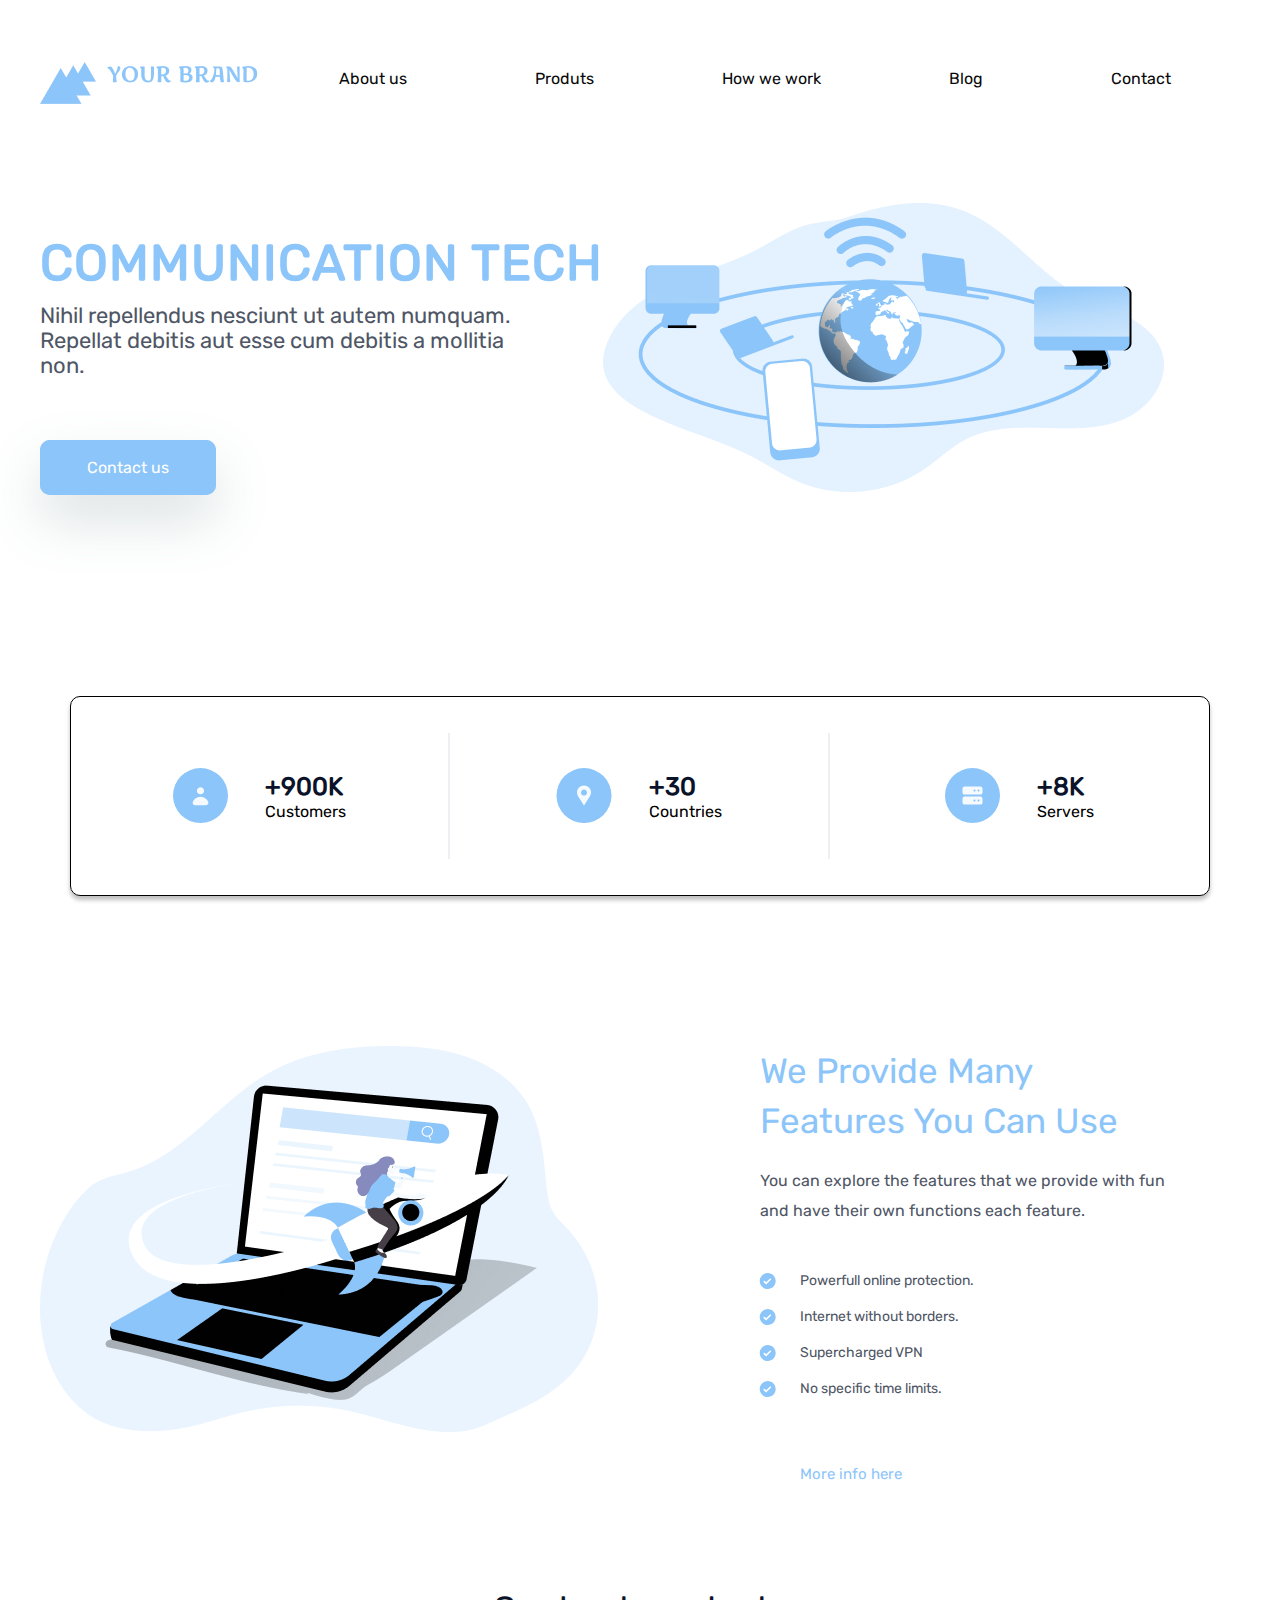
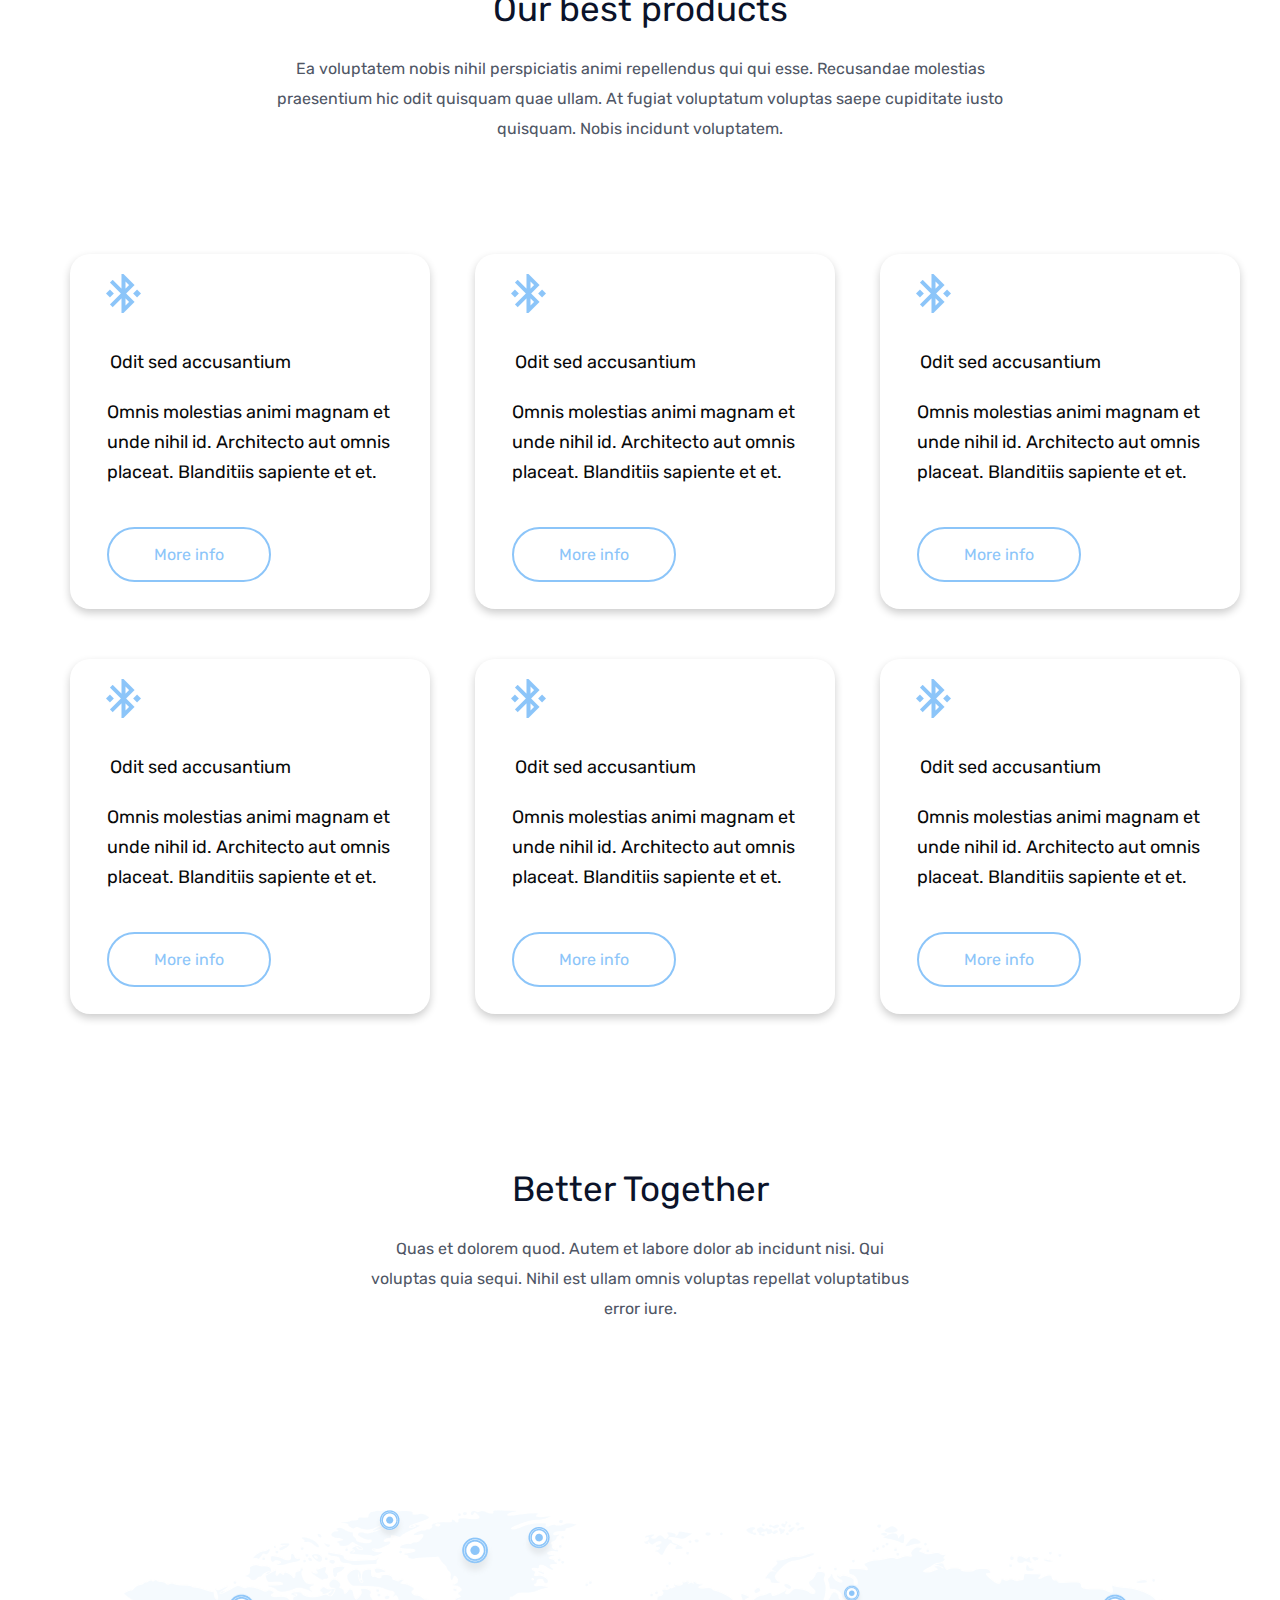
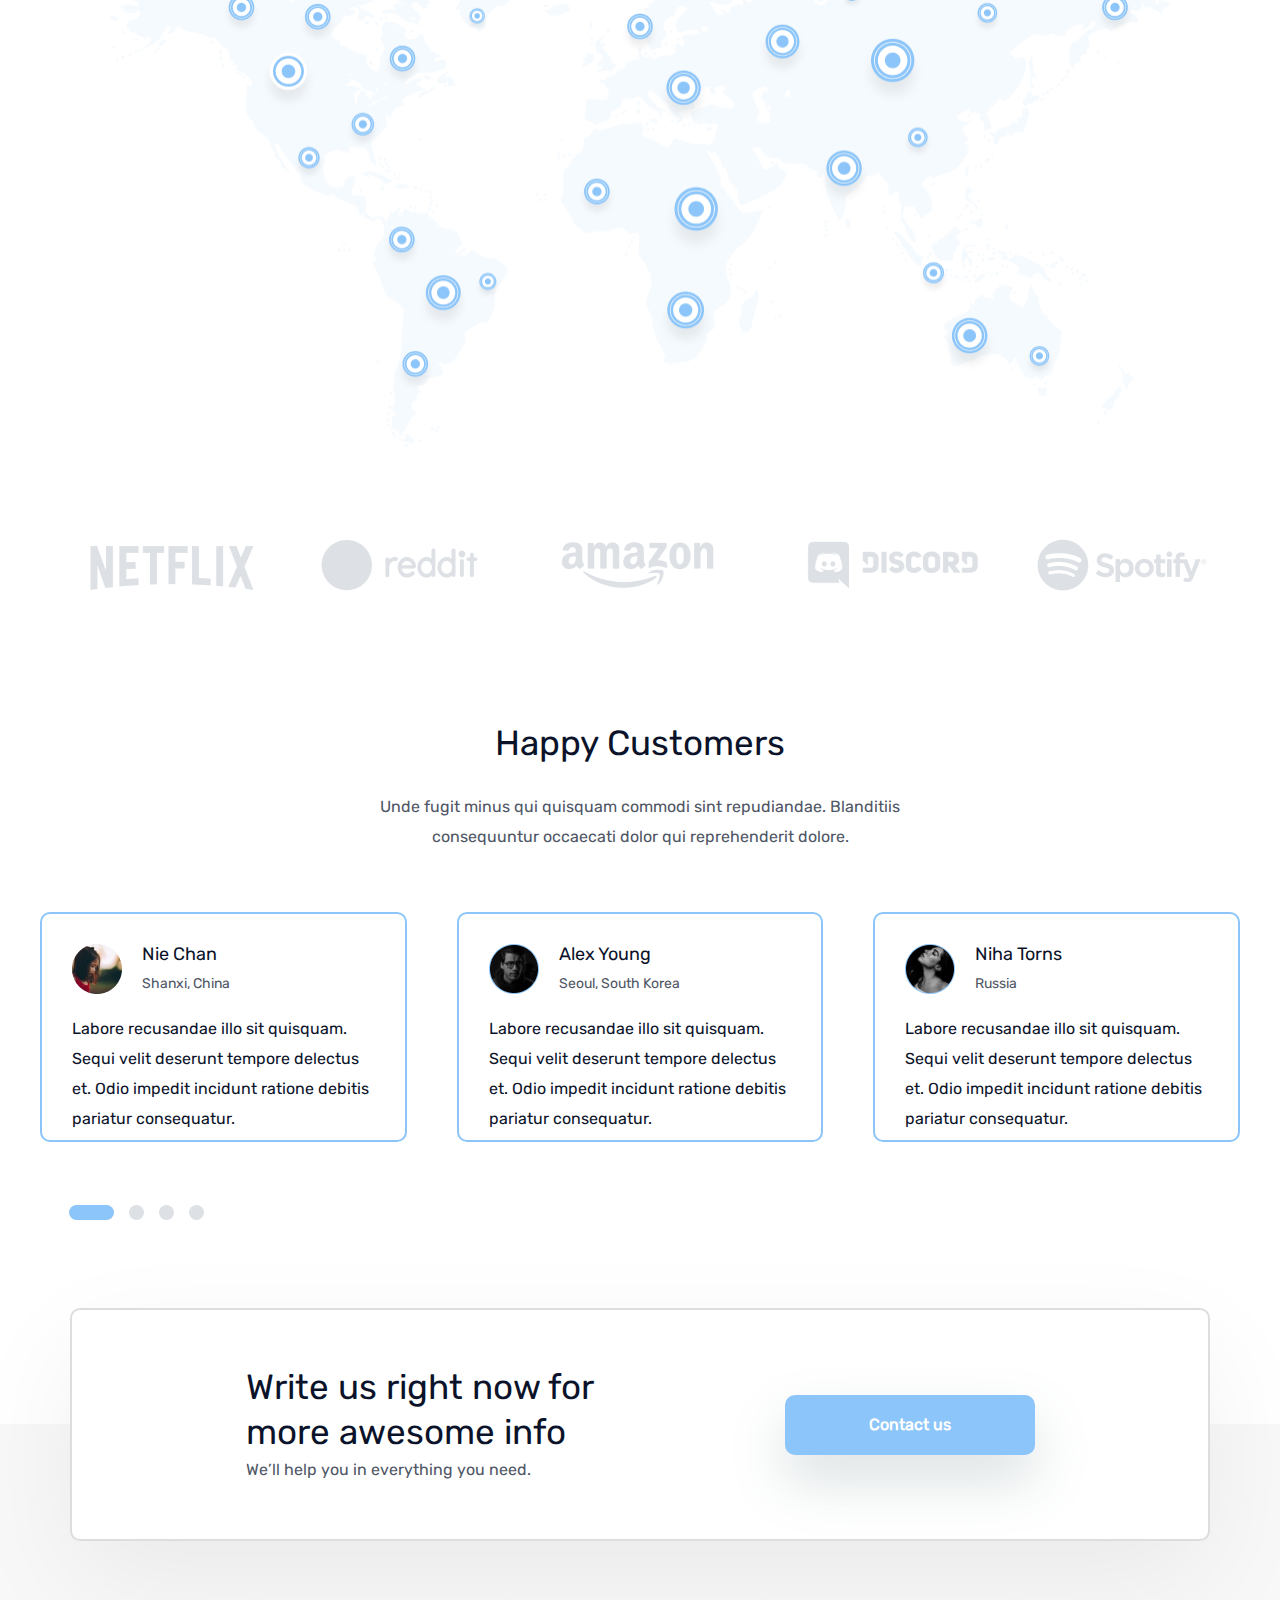
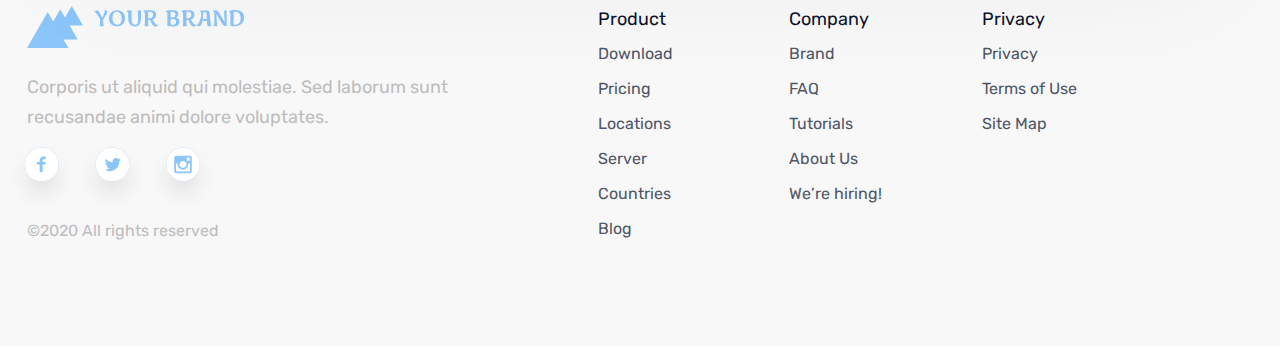
==== index.html @ 4fe8764b "Initial commit" ====
<!DOCTYPE html>
<html lang="en">
<head>
    <meta charset="UTF-8">
    <meta name="viewport" content="width=device-width, initial-scale=1.0">
    <title>Document</title>
    <link rel="stylesheet" href="css/style.css">
    <link rel="stylesheet" href="about.html">
</head>
<style>
    @font-face{
        font-family: 'Rubik';
        src: url(fonts/Rubik/static/Rubik-Regular.ttf);
    }
</style>
<body>
    <div class="container">
        <header>
            <div class="logo">
                <img src="img/logo.png" class="logo__img">
            </div>
            <div class="nav">
                <span id="trigger" class="trigger">
                    <i></i>
                    <i></i>
                    <i></i>
                </span>
                <ul id="menu" class="menu">
                    <li><a href="about.html">About us</a></l>
                    <li><a href="#">Produts</a></li>
                    <li><a href="#">How we work</a></li>
                    <li><a href="#">Blog</a></li>
                    <li><a href="#">Contact</a></li>
                </ul>
            </div>
        </header>   
        <section class="communication">
            <div class="communication__left">
                <h1 class="communication__left-title">COMMUNICATION TECH</h1>
                <p class="communication__left-description">Nihil repellendus nesciunt ut autem numquam. Repellat debitis aut esse cum debitis a mollitia non. </p>
                <div class="communication__left-btn">
                    <a href="" class="communication__left-button">Contact us</a>
                </div>
            </div>
            <div class="communication__right">
                <img src="img/network.png" class="communication__right-img">
            </div>
        </section>
        <section class="advantages">
        <div class="advantages__container">
            <div class="advantages__card">
                <svg class="advantages__card-icon-user" width="55" height="56" viewBox="0 0 55 56" fill="none" xmlns="http://www.w3.org/2000/svg">
                    <rect y="0.0493164" width="55" height="55" rx="27.5" fill="#8CC5F9"/>
                    <path fill-rule="evenodd" clip-rule="evenodd" d="M27.5 26.3493C28.4548 26.3493 29.3704 25.97 30.0456 25.2949C30.7207 24.6197 31.1 23.7041 31.1 22.7493C31.1 21.7945 30.7207 20.8788 30.0456 20.2037C29.3704 19.5286 28.4548 19.1493 27.5 19.1493C26.5452 19.1493 25.6295 19.5286 24.9544 20.2037C24.2793 20.8788 23.9 21.7945 23.9 22.7493C23.9 23.7041 24.2793 24.6197 24.9544 25.2949C25.6295 25.97 26.5452 26.3493 27.5 26.3493ZM22.3986 37.1493C20.5768 37.1493 19.0422 35.6179 19.7394 33.9347C20.1615 32.9156 20.7803 31.9896 21.5603 31.2096C22.3403 30.4296 23.2663 29.8108 24.2854 29.3887C25.3046 28.9666 26.3969 28.7493 27.5 28.7493C28.6031 28.7493 29.6954 28.9666 30.7145 29.3887C31.7337 29.8108 32.6597 30.4296 33.4397 31.2096C34.2197 31.9896 34.8384 32.9156 35.2606 33.9347C35.9577 35.6179 34.4231 37.1493 32.6013 37.1493H22.3986Z" fill="#F5FAFE"/>
                    </svg>
                <div class="advantages__card-description">
                    <span class="advantages__card-title">+900K</span>
                    <span class="advantages__card-subtitle">Customers</span>
                </div>
            </div>
            <div class="advantages__card">
                <svg class="advantages__card-icon-location" width="56" height="56" viewBox="0 0 56 56" fill="none" xmlns="http://www.w3.org/2000/svg">
                    <rect x="0.5" y="0.0493164" width="55" height="55" rx="27.5" fill="#8CC5F9"/>
                    <path d="M35 24.5493C35 23.6301 34.8189 22.7198 34.4672 21.8705C34.1154 21.0213 33.5998 20.2496 32.9497 19.5996C32.2997 18.9496 31.5281 18.4339 30.6788 18.0822C29.8295 17.7304 28.9193 17.5493 28 17.5493C27.0807 17.5493 26.1705 17.7304 25.3212 18.0822C24.4719 18.4339 23.7003 18.9496 23.0503 19.5996C22.4002 20.2496 21.8846 21.0213 21.5328 21.8705C21.1811 22.7198 21 23.6301 21 24.5493C21 25.9363 21.41 27.2263 22.105 28.3143H22.097C24.457 32.0093 28 37.5493 28 37.5493L33.903 28.3143H33.896C34.6164 27.1907 34.9995 25.8841 35 24.5493ZM28 27.5493C27.2044 27.5493 26.4413 27.2332 25.8787 26.6706C25.3161 26.108 25 25.345 25 24.5493C25 23.7537 25.3161 22.9906 25.8787 22.428C26.4413 21.8654 27.2044 21.5493 28 21.5493C28.7956 21.5493 29.5587 21.8654 30.1213 22.428C30.6839 22.9906 31 23.7537 31 24.5493C31 25.345 30.6839 26.108 30.1213 26.6706C29.5587 27.2332 28.7956 27.5493 28 27.5493Z" fill="#F5FAFE"/>
                    </svg>
                <div class="advantages__card-description">
                    <span class="advantages__card-title">+30</span>
                    <span class="advantages__card-subtitle">Countries</span>
                </div>
            </div>
            <div class="advantages__card">
                <svg class="advantages__card-icon-server" width="55" height="56" viewBox="0 0 55 56" fill="none" xmlns="http://www.w3.org/2000/svg">
                    <rect y="0.0493164" width="55" height="55" rx="27.5" fill="#8CC5F9"/>
                    <path d="M35.5 18.5493H19.5C18.9696 18.5493 18.4609 18.76 18.0858 19.1351C17.7107 19.5102 17.5 20.0189 17.5 20.5493V24.5493C17.5 25.0797 17.7107 25.5885 18.0858 25.9635C18.4609 26.3386 18.9696 26.5493 19.5 26.5493H35.5C36.0304 26.5493 36.5391 26.3386 36.9142 25.9635C37.2893 25.5885 37.5 25.0797 37.5 24.5493V20.5493C37.5 20.0189 37.2893 19.5102 36.9142 19.1351C36.5391 18.76 36.0304 18.5493 35.5 18.5493ZM30.5 22.5493C30.5 23.1016 30.0523 23.5493 29.5 23.5493C28.9477 23.5493 28.5 23.1016 28.5 22.5493C28.5 21.997 28.9477 21.5493 29.5 21.5493C30.0523 21.5493 30.5 21.997 30.5 22.5493ZM34.5 22.5493C34.5 23.1016 34.0523 23.5493 33.5 23.5493C32.9477 23.5493 32.5 23.1016 32.5 22.5493C32.5 21.997 32.9477 21.5493 33.5 21.5493C34.0523 21.5493 34.5 21.997 34.5 22.5493ZM35.5 28.5493H19.5C18.9696 28.5493 18.4609 28.76 18.0858 29.1351C17.7107 29.5102 17.5 30.0189 17.5 30.5493V34.5493C17.5 35.0798 17.7107 35.5885 18.0858 35.9635C18.4609 36.3386 18.9696 36.5493 19.5 36.5493H35.5C36.0304 36.5493 36.5391 36.3386 36.9142 35.9635C37.2893 35.5885 37.5 35.0798 37.5 34.5493V30.5493C37.5 30.0189 37.2893 29.5102 36.9142 29.1351C36.5391 28.76 36.0304 28.5493 35.5 28.5493ZM30.5 32.5493C30.5 33.1016 30.0523 33.5493 29.5 33.5493C28.9477 33.5493 28.5 33.1016 28.5 32.5493C28.5 31.997 28.9477 31.5493 29.5 31.5493C30.0523 31.5493 30.5 31.997 30.5 32.5493ZM34.5 32.5493C34.5 33.1016 34.0523 33.5493 33.5 33.5493C32.9477 33.5493 32.5 33.1016 32.5 32.5493C32.5 31.997 32.9477 31.5493 33.5 31.5493C34.0523 31.5493 34.5 31.997 34.5 32.5493Z" fill="#F5FAFE"/>
                    </svg>
                <div class="advantages__card-description">
                    <span class="advantages__card-title">+8K</span>
                    <span class="advantages__card-subtitle">Servers</span>
                </div>
            </div>
        </div>
    </section>
    <section class="features">
        <div class="features__container">
            <div class="features__decor">
                <img src="img/features.png" alt="" class="features__decor-img">
            </div>
            <div class="features__first">
                <h2 class="features__first-title">We Provide Many Features You Can Use</h2>
                <p class="features__first-description">You can explore the features that we provide with fun and have their own functions each feature.</p>
                <ul class="features__first-list">
                    <li class="features__first-list-item">Powerfull online protection.</li>
                    <li class="features__first-list-item">Internet without borders.</li>
                    <li class="features__first-list-item">Supercharged VPN</li>
                    <li class="features__first-list-item">No specific time limits.</li>
                </ul>
                <a href="#" class="features__first-button">More info here</a>
            </div>
        </div>
    </section>
    <section class="bg__gradient">
            <h2 class="products__title">Our  best products</h2>
            <p class="products__description">Ea voluptatem nobis nihil perspiciatis animi repellendus qui qui esse. Recusandae molestias praesentium hic odit quisquam quae ullam. At fugiat voluptatum voluptas saepe cupiditate iusto quisquam. Nobis incidunt voluptatem.</p>
            <div class="products__items">
                <div class="products__item">
                    <img src="img/Vector (4).png" alt="" class="products__item-img">
                    <h3 class="products__item-title">Odit sed accusantium</h3>
                    <p class="products__item-description">Omnis molestias animi magnam et unde nihil id. Architecto aut omnis placeat. Blanditiis sapiente et et.</p>
                    <a href="#" class="products__item-button">More info</a>
                </div>
                <div class="products__item">
                    <img src="img/Vector (4).png" alt="" class="products__item-img">
                    <h3 class="products__item-title">Odit sed accusantium</h3>
                    <p class="products__item-description">Omnis molestias animi magnam et unde nihil id. Architecto aut omnis placeat. Blanditiis sapiente et et.</p>
                    <a href="#" class="products__item-button">More info</a>
                </div>
                <div class="products__item">
                    <img src="img/Vector (4).png" alt="" class="products__item-img">
                    <h3 class="products__item-title">Odit sed accusantium</h3>
                    <p class="products__item-description">Omnis molestias animi magnam et unde nihil id. Architecto aut omnis placeat. Blanditiis sapiente et et.</p>
                    <a href="#" class="products__item-button">More info</a>
                </div>
                <div class="products__item">
                    <img src="img/Vector (4).png" alt="" class="products__item-img">
                    <h3 class="products__item-title">Odit sed accusantium</h3>
                    <p class="products__item-description">Omnis molestias animi magnam et unde nihil id. Architecto aut omnis placeat. Blanditiis sapiente et et.</p>
                    <a href="#" class="products__item-button">More info</a>
                </div>
                <div class="products__item">
                    <img src="img/Vector (4).png" alt="" class="products__item-img">
                    <h3 class="products__item-title">Odit sed accusantium</h3>
                    <p class="products__item-description">Omnis molestias animi magnam et unde nihil id. Architecto aut omnis placeat. Blanditiis sapiente et et.</p>
                    <a href="#" class="products__item-button">More info</a>
                </div>
                <div class="products__item">
                    <img src="img/Vector (4).png" alt="" class="products__item-img">
                    <h3 class="products__item-title">Odit sed accusantium</h3>
                    <p class="products__item-description">Omnis molestias animi magnam et unde nihil id. Architecto aut omnis placeat. Blanditiis sapiente et et.</p>
                    <a href="#" class="products__item-button">More info</a>
                </div>
            </div>
    </section>
    <section class="network">
            <h2 class="network__title">Better Together</h2>
            <p class="network__description">Quas et dolorem quod. Autem et labore dolor ab incidunt nisi. Qui voluptas quia sequi. Nihil est ullam omnis voluptas repellat voluptatibus error iure.</p>
            <img src="img/map.png" alt="" class="network__img-map">
            <div class="network__list">
                <img src="img/netflix.png" alt="" class="network__list-item">
                <img src="img/reddit.png" alt="" class="network__list-item">
                <img src="img/amazon.png" alt="" class="network__list-item">
                <img src="img/discord.png" alt="" class="network__list-item">
                <img src="img/spotify.png" alt="" class="network__list-item">
            </div>
    </section>
    <section class="customer">
            <h2 class="customer__title">Happy Customers</h2>
            <p class="customer__description">Unde fugit minus qui quisquam commodi sint repudiandae. Blanditiis consequuntur occaecati dolor qui reprehenderit dolore.</p>
            <div class="customer__container">
                <div class="customer__slider">
                    <div class="customer__card">
                        <div class="customer__card-header">
                            <img src="img/Ellipse 175.png" alt="" class="customer__card-avatar">
                            <div class="customer__card-description">
                                <span class="customer__card-name">Nie Chan</span>
                                <div class="customer__card-country">Shanxi, China</div>
                            </div>
                        </div>
                        <div class="customer__card-text">Labore recusandae illo sit quisquam. Sequi velit deserunt tempore delectus et. Odio impedit incidunt ratione debitis pariatur consequatur.</div>
                    </div>
                    <div class="customer__card">
                        <div class="customer__card-header">
                            <img src="img/Ellipse 175 (1).png" alt="" class="customer__card-avatar">
                            <div class="customer__card-description">
                                <span class="customer__card-name">Alex Young</span>
                                <div class="customer__card-country">Seoul, South Korea</div>
                            </div>
                        </div>
                        <div class="customer__card-text">Labore recusandae illo sit quisquam. Sequi velit deserunt tempore delectus et. Odio impedit incidunt ratione debitis pariatur consequatur.</div>
                    </div>
                    <div class="customer__card">
                        <div class="customer__card-header">
                            <img src="img/Ellipse 175 (2).png" alt="" class="customer__card-avatar">
                            <div class="customer__card-description">
                                <span class="customer__card-name">Niha Torns</span>
                                <div class="customer__card-country">Russia</div>
                            </div>
                        </div>
                        <div class="customer__card-text">Labore recusandae illo sit quisquam. Sequi velit deserunt tempore delectus et. Odio impedit incidunt ratione debitis pariatur consequatur.</div>
                    </div>
                </div>
                <div class="customer__slider-control">
                    <div class="customer__slider-state">
                        <div class="customer__slider-indicator ind_active"></div>
                        <div class="customer__slider-indicator"></div>
                        <div class="customer__slider-indicator"></div>
                        <div class="customer__slider-indicator"></div>
                    </div>
                </div>
                <div class="customer__subscrip">
                    <div class="customer__subscrip-container">
                        <h2 class="customer__subscrip-title">Write us right now for more awesome info</h2>
                        <p class="customer__subscrip-subtitle">We’ll help you in everything you need.</p>
                    </div>
                    <button  class="btn customer__subscrip-btn">Contact us</button>
                </div>
            </div>
    </section>
</div>
<footer class="footer">
    <div class="footer__container">
        <div class="footer__info">
            <svg class="footer__logo" width="232" height="44" viewBox="0 0 232 44" fill="none" xmlns="http://www.w3.org/2000/svg">
                <path fill-rule="evenodd" clip-rule="evenodd" d="M56 21.5938L44.6875 2L38.03 13.5312L33.2578 5.26563L26.2131 17.4674L20.7396 7.98699L0 43.909H41.4791L36.6085 35.4727H50.6979L42.6849 21.5938H56Z" fill="#8CC5F9"/>
                <path d="M76.2168 17.6924C76.2168 18.6162 76.3708 20.0521 76.6787 22C76.1344 22.1862 75.4326 22.2793 74.5732 22.2793C73.721 22.2793 73.141 22.1862 72.833 22L73.0479 18.541L73.1123 15.4688C71.6514 12.8333 70.7061 11.2077 70.2764 10.5918C69.4958 9.46745 68.9229 8.79069 68.5576 8.56152C68.4215 8.46842 68.0706 8.40039 67.5049 8.35742C67.3831 8.01367 67.333 7.72005 67.3545 7.47656C67.9417 7.14714 68.4645 6.92155 68.9229 6.7998C69.3812 6.6709 69.8037 6.60645 70.1904 6.60645C70.5771 6.60645 70.8278 6.61003 70.9424 6.61719C70.971 6.64583 71.0785 6.74967 71.2646 6.92871C71.4508 7.10059 71.6156 7.2653 71.7588 7.42285C71.902 7.57324 72.1133 7.8418 72.3926 8.22852C72.6719 8.61523 72.9404 9.03776 73.1982 9.49609C73.8356 10.6348 74.5052 12.1172 75.207 13.9434C76.7539 10.4557 77.5596 8.37533 77.624 7.70215C77.6383 7.58757 77.6455 7.39779 77.6455 7.13281C77.6455 6.86784 77.5811 6.63867 77.4521 6.44531C77.4521 6.3737 77.556 6.30924 77.7637 6.25195C77.9714 6.1875 78.1826 6.15527 78.3975 6.15527C79.0348 6.15527 79.5146 6.35938 79.8369 6.76758C80.1663 7.16862 80.3311 7.59115 80.3311 8.03516C80.3311 8.47917 80.2451 8.90885 80.0732 9.32422C79.9085 9.73958 79.6722 10.1693 79.3643 10.6133C79.0635 11.0501 78.7448 11.5013 78.4082 11.9668C77.4772 13.2415 76.7324 14.4876 76.1738 15.7051L76.2168 17.6924ZM98.002 13.9434C98.002 15.9844 97.5436 17.7103 96.627 19.1211C95.7103 20.5247 94.3926 21.4844 92.6738 22C91.8503 22.2435 90.9551 22.3652 89.9883 22.3652C89.0286 22.3652 88.0654 22.1934 87.0986 21.8496C86.1318 21.4987 85.2653 21.0081 84.499 20.3779C83.7399 19.7406 83.1312 18.9277 82.6729 17.9395C82.2145 16.9512 81.9854 15.8626 81.9854 14.6738C81.9854 12.4538 82.4974 10.6527 83.5215 9.27051C84.5456 7.88835 86.0208 6.93945 87.9473 6.42383C88.6133 6.24479 89.3223 6.15527 90.0742 6.15527C90.8333 6.15527 91.596 6.25911 92.3623 6.4668C93.1286 6.67448 93.8483 6.99316 94.5215 7.42285C95.2018 7.85254 95.8034 8.36458 96.3262 8.95898C97.4434 10.2337 98.002 11.8952 98.002 13.9434ZM86.8945 19.0137C87.3385 19.5866 87.8542 20.027 88.4414 20.335C89.0286 20.6429 89.6481 20.7969 90.2998 20.7969C90.9515 20.7969 91.528 20.6787 92.0293 20.4424C92.5378 20.2061 92.9531 19.8945 93.2754 19.5078C93.5977 19.1139 93.8662 18.6484 94.0811 18.1113C94.4678 17.1445 94.6611 15.9987 94.6611 14.6738C94.6611 12.6615 94.1849 11.0036 93.2324 9.7002C92.2799 8.39681 91.1126 7.74512 89.7305 7.74512C89.1862 7.74512 88.6562 7.84538 88.1406 8.0459C87.6322 8.24642 87.1917 8.56868 86.8193 9.0127C86.4541 9.44954 86.1784 9.95443 85.9922 10.5273C85.6341 11.5872 85.4551 12.6865 85.4551 13.8252C85.4551 14.9639 85.584 15.9701 85.8418 16.8438C86.0996 17.7174 86.4505 18.4408 86.8945 19.0137ZM114.008 7.45508C114.008 7.45508 114.011 8.56152 114.019 10.7744C114.019 12.887 113.961 14.4375 113.847 15.4258C113.739 16.4069 113.61 17.2233 113.46 17.875C113.317 18.5195 113.134 19.0745 112.912 19.54C112.69 20.0055 112.418 20.4245 112.096 20.7969C111.781 21.1693 111.408 21.4701 110.979 21.6992C110.112 22.1504 109.117 22.376 107.992 22.376C106.868 22.376 105.919 22.2148 105.146 21.8926C104.379 21.5632 103.702 21.0905 103.115 20.4746C102.535 19.8587 102.077 19.0674 101.74 18.1006C101.411 17.1338 101.246 16.0452 101.246 14.835C101.246 14.8206 101.246 14.8027 101.246 14.7812L101.268 9.92578C101.268 8.99479 101.139 8.42904 100.881 8.22852C100.752 8.12109 100.566 8.03874 100.322 7.98145C100.186 7.80957 100.118 7.5625 100.118 7.24023C100.118 6.91797 100.129 6.70312 100.15 6.5957C100.508 6.52409 101.099 6.48828 101.923 6.48828C102.754 6.48828 103.66 6.52409 104.641 6.5957V8.46484L104.619 13.9434C104.612 14.0938 104.608 14.5342 104.608 15.2646C104.608 15.9951 104.694 16.7614 104.866 17.5635C105.045 18.3656 105.307 18.9922 105.65 19.4434C106.302 20.2812 107.255 20.7002 108.508 20.7002C109.288 20.7002 109.872 20.4603 110.259 19.9805C110.76 19.3646 111.011 17.721 111.011 15.0498V14.2764C110.982 10.7458 110.936 8.37891 110.871 7.17578L110.839 6.57422L113.739 6.42383C113.918 6.61719 114.008 6.96094 114.008 7.45508ZM128.896 20.0986C129.061 20.2633 129.212 20.3851 129.348 20.4639C129.484 20.5355 129.591 20.5749 129.67 20.582C129.749 20.5892 129.86 20.5928 130.003 20.5928C130.153 20.5928 130.357 20.5247 130.615 20.3887L130.959 21.1621C130.479 21.7565 129.888 22.1755 129.187 22.4189C128.893 22.5192 128.657 22.5693 128.478 22.5693C127.797 22.5693 127.224 22.3975 126.759 22.0537C126.293 21.71 125.892 21.3125 125.556 20.8613C125.219 20.4102 124.9 19.8945 124.6 19.3145C124.041 18.2546 123.611 17.1768 123.311 16.0811C122.666 16.167 121.961 16.21 121.194 16.21V18.5732C121.194 19.1533 121.237 20.0807 121.323 21.3555L121.366 22C120.757 22.1862 120.031 22.2793 119.186 22.2793C118.348 22.2793 117.814 22.1862 117.585 22C117.793 20.4889 117.896 19.3359 117.896 18.541V9.92578C117.896 9.28841 117.839 8.88021 117.725 8.70117C117.61 8.52214 117.535 8.40755 117.499 8.35742C117.463 8.30013 117.399 8.24642 117.306 8.19629C117.22 8.139 117.159 8.09961 117.123 8.07812C117.044 8.04232 116.919 7.99577 116.747 7.93848C116.64 7.65918 116.586 7.38346 116.586 7.11133C116.586 6.83203 116.59 6.66016 116.597 6.5957C118.516 6.30208 120.636 6.15527 122.956 6.15527H123.568C125.094 6.18392 126.397 6.5599 127.479 7.2832C128.008 7.64128 128.431 8.10677 128.746 8.67969C129.061 9.2526 129.219 9.90072 129.219 10.624C129.219 11.8271 128.929 12.8548 128.349 13.707C127.776 14.5521 126.827 15.1895 125.502 15.6191C126.061 16.3711 126.53 17.0156 126.909 17.5527C127.289 18.0898 127.597 18.516 127.833 18.8311C128.069 19.1462 128.263 19.3932 128.413 19.5723C128.571 19.7513 128.732 19.9268 128.896 20.0986ZM126.039 10.6455C126.039 8.75488 124.915 7.80957 122.666 7.80957C122.243 7.80957 121.753 7.83822 121.194 7.89551V14.5449C123.729 14.4375 125.244 13.7643 125.738 12.5254C125.939 12.0026 126.039 11.376 126.039 10.6455ZM145.192 6.14453L145.955 6.15527C148.046 6.2054 149.5 6.5957 150.316 7.32617C151.025 7.95638 151.38 8.90169 151.38 10.1621C151.38 10.7995 151.183 11.4476 150.789 12.1064C150.402 12.7653 149.912 13.3132 149.317 13.75C150.213 13.8932 150.972 14.3158 151.595 15.0176C152.218 15.7122 152.529 16.5859 152.529 17.6387C152.529 20.8542 150.152 22.4619 145.396 22.4619C144.122 22.4619 142.636 22.3438 140.938 22.1074C140.631 22.0645 140.43 21.6634 140.337 20.9043C140.308 20.6823 140.294 20.4424 140.294 20.1846L140.423 13.0947C140.423 10.3018 140.283 8.69401 140.004 8.27148C139.868 8.07812 139.628 7.96712 139.284 7.93848C139.184 7.69499 139.134 7.44076 139.134 7.17578C139.134 6.90365 139.141 6.73535 139.155 6.6709V6.5957C139.692 6.48112 140.545 6.37728 141.712 6.28418C142.886 6.19108 144.047 6.14453 145.192 6.14453ZM143.57 18.4336L143.549 19.1855C143.549 20.0234 143.696 20.5355 143.989 20.7217C144.469 20.7718 144.902 20.7969 145.289 20.7969C145.683 20.7969 146.052 20.7718 146.396 20.7217C146.746 20.6715 147.094 20.5785 147.438 20.4424C147.788 20.3063 148.086 20.1309 148.329 19.916C148.873 19.4219 149.146 18.7093 149.146 17.7783C149.146 15.9521 147.849 15.0391 145.257 15.0391C144.763 15.0391 144.226 15.0713 143.646 15.1357C143.646 15.9808 143.62 17.0801 143.57 18.4336ZM147.427 13.3955C148.086 12.4215 148.415 11.4941 148.415 10.6133C148.415 9.73242 148.143 9.04492 147.599 8.55078C147.054 8.05664 146.206 7.80957 145.053 7.80957C144.494 7.80957 143.914 7.86686 143.312 7.98145C143.477 8.74772 143.57 9.48535 143.592 10.1943C143.613 10.9033 143.624 11.555 143.624 12.1494C143.631 12.7438 143.638 13.195 143.646 13.5029C144.648 13.417 145.429 13.374 145.987 13.374C146.546 13.374 147.026 13.3812 147.427 13.3955ZM167.16 20.0986C167.325 20.2633 167.475 20.3851 167.611 20.4639C167.747 20.5355 167.855 20.5749 167.934 20.582C168.012 20.5892 168.123 20.5928 168.267 20.5928C168.417 20.5928 168.621 20.5247 168.879 20.3887L169.223 21.1621C168.743 21.7565 168.152 22.1755 167.45 22.4189C167.157 22.5192 166.92 22.5693 166.741 22.5693C166.061 22.5693 165.488 22.3975 165.022 22.0537C164.557 21.71 164.156 21.3125 163.819 20.8613C163.483 20.4102 163.164 19.8945 162.863 19.3145C162.305 18.2546 161.875 17.1768 161.574 16.0811C160.93 16.167 160.224 16.21 159.458 16.21V18.5732C159.458 19.1533 159.501 20.0807 159.587 21.3555L159.63 22C159.021 22.1862 158.294 22.2793 157.449 22.2793C156.611 22.2793 156.078 22.1862 155.849 22C156.056 20.4889 156.16 19.3359 156.16 18.541V9.92578C156.16 9.28841 156.103 8.88021 155.988 8.70117C155.874 8.52214 155.799 8.40755 155.763 8.35742C155.727 8.30013 155.662 8.24642 155.569 8.19629C155.483 8.139 155.423 8.09961 155.387 8.07812C155.308 8.04232 155.183 7.99577 155.011 7.93848C154.903 7.65918 154.85 7.38346 154.85 7.11133C154.85 6.83203 154.853 6.66016 154.86 6.5957C156.78 6.30208 158.899 6.15527 161.22 6.15527H161.832C163.357 6.18392 164.661 6.5599 165.742 7.2832C166.272 7.64128 166.695 8.10677 167.01 8.67969C167.325 9.2526 167.482 9.90072 167.482 10.624C167.482 11.8271 167.192 12.8548 166.612 13.707C166.039 14.5521 165.09 15.1895 163.766 15.6191C164.324 16.3711 164.793 17.0156 165.173 17.5527C165.552 18.0898 165.86 18.516 166.097 18.8311C166.333 19.1462 166.526 19.3932 166.677 19.5723C166.834 19.7513 166.995 19.9268 167.16 20.0986ZM164.303 10.6455C164.303 8.75488 163.178 7.80957 160.93 7.80957C160.507 7.80957 160.017 7.83822 159.458 7.89551V14.5449C161.993 14.4375 163.508 13.7643 164.002 12.5254C164.202 12.0026 164.303 11.376 164.303 10.6455ZM181.877 7.19727C182.106 7.49089 182.264 7.78809 182.35 8.08887C182.443 8.38965 182.561 9.15592 182.704 10.3877C182.854 11.6123 183.008 13.0804 183.166 14.792C183.324 16.5036 183.452 17.8285 183.553 18.7666C183.653 19.7048 183.811 20.7754 184.025 21.9785C183.51 22.1432 182.887 22.2256 182.156 22.2256C181.433 22.2256 180.924 22.1432 180.631 21.9785C180.33 21.1191 180.104 19.4183 179.954 16.876L175.571 16.6719C174.905 20.2526 173.749 22.1468 172.102 22.3545C172.03 22.3617 171.962 22.3652 171.897 22.3652C171.396 22.3652 170.938 22.2148 170.522 21.9141C170.107 21.6061 169.899 21.2373 169.899 20.8076C170.494 20.4066 171.042 19.848 171.543 19.1318C172.051 18.4157 172.47 17.6494 172.8 16.833C173.136 16.0094 173.426 15.1393 173.67 14.2227C174.114 12.4967 174.336 10.8926 174.336 9.41016C174.336 8.90169 174.275 8.52572 174.153 8.28223C174.032 8.03874 173.777 7.88835 173.391 7.83105C173.276 7.68783 173.219 7.43359 173.219 7.06836C173.219 6.70312 173.233 6.47396 173.262 6.38086C175.26 6.48828 177.856 6.5599 181.05 6.5957C181.379 6.69596 181.655 6.89648 181.877 7.19727ZM179.836 15.2432C179.8 14.484 179.761 13.528 179.718 12.375C179.675 11.222 179.646 10.5094 179.632 10.2373C179.618 9.95801 179.596 9.69661 179.567 9.45312C179.539 9.20247 179.51 9.02344 179.481 8.91602C179.453 8.80859 179.406 8.71191 179.342 8.62598C179.256 8.50423 179.037 8.42188 178.687 8.37891C178.343 8.33594 177.541 8.31445 176.28 8.31445C176.28 9.2526 176.227 10.4128 176.119 11.7949C176.019 13.1771 175.919 14.262 175.818 15.0498H176.227C177.458 15.0498 178.661 15.1143 179.836 15.2432ZM199.709 21.957C199.265 22.0573 198.943 22.1074 198.742 22.1074C198.549 22.1074 198.065 22.0645 197.292 21.9785C195.81 20.9473 193.156 16.8473 189.332 9.67871C189.661 14.9281 189.934 18.6449 190.148 20.8291L190.256 21.9141C189.618 22.0931 188.992 22.1826 188.376 22.1826C187.767 22.1826 187.352 22.0931 187.13 21.9141C187.316 20.7826 187.409 17.8571 187.409 13.1377C187.409 10.6885 187.384 9.31706 187.334 9.02344C187.291 8.72982 187.227 8.52214 187.141 8.40039C187.012 8.22852 186.861 8.11751 186.689 8.06738C186.518 8.01725 186.421 7.98861 186.399 7.98145C186.292 7.83822 186.238 7.60547 186.238 7.2832C186.238 6.95378 186.249 6.72461 186.271 6.5957C186.629 6.52409 187.101 6.48828 187.688 6.48828C188.276 6.48828 189.056 6.52409 190.03 6.5957C190.431 6.77474 190.951 7.29753 191.588 8.16406C192.225 9.02344 192.827 9.9401 193.393 10.9141C193.965 11.888 194.678 13.1162 195.53 14.5986C196.39 16.0739 197.081 17.2269 197.604 18.0576L197.045 6.71387C197.589 6.54915 198.105 6.4668 198.592 6.4668C199.086 6.4668 199.458 6.57064 199.709 6.77832C199.652 7.49447 199.623 9.25618 199.623 12.0635C199.623 14.8708 199.652 18.1686 199.709 21.957ZM203.394 15.2432L203.458 11.7627C203.458 11.0609 203.444 10.4342 203.415 9.88281C203.394 9.32422 203.329 8.94824 203.222 8.75488C203.121 8.55436 203.021 8.42546 202.921 8.36816C202.821 8.30371 202.72 8.25358 202.62 8.21777C202.52 8.18197 202.463 8.16406 202.448 8.16406C202.334 8.13542 202.276 7.94564 202.276 7.59473C202.276 7.23665 202.291 7.01465 202.319 6.92871C204.812 6.37728 206.695 6.10156 207.97 6.10156C211.013 6.10156 213.377 6.83561 215.06 8.30371C216.478 9.53548 217.187 11.2686 217.187 13.5029C217.187 15.2933 216.76 16.8581 215.908 18.1973C215.056 19.5293 213.882 20.5426 212.385 21.2373C210.895 21.9248 209.184 22.2686 207.25 22.2686C206.19 22.2686 205.198 22.179 204.274 22C203.802 21.8066 203.533 21.3125 203.469 20.5176C203.419 19.9017 203.394 18.9743 203.394 17.7354V15.2432ZM206.691 11.1289L206.584 17.6602V18.3906C206.584 19.7585 206.709 20.5426 206.96 20.7432C207.218 20.7861 207.493 20.8076 207.787 20.8076C208.081 20.8076 208.475 20.7969 208.969 20.7754C209.463 20.7467 209.989 20.5928 210.548 20.3135C211.114 20.0342 211.633 19.6331 212.105 19.1104C212.578 18.5876 212.954 17.8929 213.233 17.0264C213.513 16.1527 213.652 15.2181 213.652 14.2227C213.652 13.2201 213.538 12.3535 213.309 11.623C213.087 10.8926 212.793 10.2874 212.428 9.80762C212.07 9.3278 211.654 8.92318 211.182 8.59375C210.279 7.9707 209.352 7.65918 208.399 7.65918C207.447 7.65918 206.792 7.70931 206.434 7.80957C206.605 8.56152 206.691 9.45312 206.691 10.4844V11.1289Z" fill="#8CC5F9"/>
                </svg>   
            <div class="footer__description">Corporis ut aliquid qui molestiae. Sed laborum sunt recusandae animi dolore voluptates.</div> 
            <div class="footer__social">
                <button class="btn footer__social-btn">
                    <svg class="footer__social-icon" width="70" height="71" viewBox="0 0 70 71" fill="none" xmlns="http://www.w3.org/2000/svg">
                        <g filter="url(#filter0_d)">
                        <circle cx="34.8001" cy="22.3805" r="16.7999" fill="#8CC5F9"/>
                        </g>
                        <path d="M34.8 5.58057C25.5215 5.58057 18 13.1021 18 22.3806C18 31.6591 25.5215 39.1806 34.8 39.1806C44.0785 39.1806 51.6 31.6591 51.6 22.3806C51.6 13.1021 44.0785 5.58057 34.8 5.58057ZM38.7795 17.1901H36.2543C35.955 17.1901 35.6225 17.5838 35.6225 18.1071V19.9306H38.7813L38.3035 22.5311H35.6225V30.3378H32.6423V22.5311H29.9385V19.9306H32.6423V18.4011C32.6423 16.2066 34.1648 14.4233 36.2543 14.4233H38.7795V17.1901Z" fill="white"/>
                        <defs>
                        <filter id="filter0_d" x="0.00012207" y="0.580566" width="69.5999" height="69.5999" filterUnits="userSpaceOnUse" color-interpolation-filters="sRGB">
                        <feFlood flood-opacity="0" result="BackgroundImageFix"/>
                        <feColorMatrix in="SourceAlpha" type="matrix" values="0 0 0 0 0 0 0 0 0 0 0 0 0 0 0 0 0 0 127 0"/>
                        <feOffset dy="13"/>
                        <feGaussianBlur stdDeviation="9"/>
                        <feColorMatrix type="matrix" values="0 0 0 0 0.0658854 0 0 0 0 0.0730469 0 0 0 0 0.1375 0 0 0 0.08 0"/>
                        <feBlend mode="normal" in2="BackgroundImageFix" result="effect1_dropShadow"/>
                        <feBlend mode="normal" in="SourceGraphic" in2="effect1_dropShadow" result="shape"/>
                        </filter>
                        </defs>
                        </svg>
                </button>
                <button class="btn footer__social-btn">
                    <svg class="footer__social-icon" width="71" height="71" viewBox="0 0 71 71" fill="none" xmlns="http://www.w3.org/2000/svg">
                        <g filter="url(#filter0_d)">
                        <circle cx="35.4" cy="22.3805" r="16.7999" fill="#8CC5F9"/>
                        </g>
                        <path d="M35.4 5.58057C26.1215 5.58057 18.6 13.1021 18.6 22.3806C18.6 31.6591 26.1215 39.1806 35.4 39.1806C44.6785 39.1806 52.2 31.6591 52.2 22.3806C52.2 13.1021 44.6785 5.58057 35.4 5.58057ZM42.2337 19.3426C42.2407 19.4861 42.2425 19.6296 42.2425 19.7696C42.2425 24.1446 38.9157 29.1863 32.8292 29.1863C31.0307 29.1893 29.2697 28.6728 27.7577 27.6988C28.015 27.7303 28.2792 27.7426 28.547 27.7426C30.0975 27.7426 31.5237 27.2158 32.656 26.3268C31.966 26.3133 31.2974 26.0848 30.7434 25.6732C30.1894 25.2617 29.7777 24.6875 29.5655 24.0308C30.061 24.125 30.5715 24.1053 31.0582 23.9731C30.3093 23.8216 29.6358 23.4158 29.152 22.8245C28.6681 22.2331 28.4037 21.4926 28.4035 20.7286V20.6883C28.8497 20.9351 29.3607 21.0856 29.9032 21.1031C29.2011 20.6357 28.7041 19.9177 28.5138 19.0961C28.3235 18.2744 28.4543 17.411 28.8795 16.6826C29.7106 17.7046 30.7472 18.5406 31.922 19.1366C33.0968 19.7326 34.3836 20.0752 35.6992 20.1423C35.532 19.4324 35.604 18.687 35.904 18.0222C36.204 17.3574 36.7153 16.8103 37.3584 16.466C38.0014 16.1218 38.7402 15.9996 39.4598 16.1185C40.1794 16.2374 40.8396 16.5907 41.3377 17.1236C42.0783 16.9771 42.7884 16.7054 43.4377 16.3203C43.1909 17.0871 42.6742 17.7381 41.9835 18.1526C42.6395 18.0736 43.28 17.8972 43.884 17.6293C43.4403 18.2941 42.8815 18.8743 42.2337 19.3426Z" fill="white"/>
                        <defs>
                        <filter id="filter0_d" x="0.600098" y="0.580566" width="69.5999" height="69.5999" filterUnits="userSpaceOnUse" color-interpolation-filters="sRGB">
                        <feFlood flood-opacity="0" result="BackgroundImageFix"/>
                        <feColorMatrix in="SourceAlpha" type="matrix" values="0 0 0 0 0 0 0 0 0 0 0 0 0 0 0 0 0 0 127 0"/>
                        <feOffset dy="13"/>
                        <feGaussianBlur stdDeviation="9"/>
                        <feColorMatrix type="matrix" values="0 0 0 0 0.0658854 0 0 0 0 0.0730469 0 0 0 0 0.1375 0 0 0 0.08 0"/>
                        <feBlend mode="normal" in2="BackgroundImageFix" result="effect1_dropShadow"/>
                        <feBlend mode="normal" in="SourceGraphic" in2="effect1_dropShadow" result="shape"/>
                        </filter>
                        </defs>
                        </svg>                        
                </button>
                <button class="btn footer__social-btn">
                    <svg class="footer__social-icon" width="70" height="71" viewBox="0 0 70 71" fill="none" xmlns="http://www.w3.org/2000/svg">
                        <g filter="url(#filter0_d)">
                        <circle cx="35" cy="22.3805" r="16.7999" fill="#8CC5F9"/>
                        </g>
                        <path d="M40.25 22.3806C40.25 23.773 39.6968 25.1083 38.7123 26.0929C37.7277 27.0774 36.3923 27.6306 35 27.6306C33.6076 27.6306 32.2722 27.0774 31.2876 26.0929C30.3031 25.1083 29.75 23.773 29.75 22.3806C29.75 22.0813 29.7815 21.7891 29.8357 21.5056H28V28.5003C28 28.9868 28.3937 29.3806 28.8802 29.3806H41.1215C41.3546 29.3801 41.5781 29.2872 41.7428 29.1221C41.9075 28.9571 42 28.7335 42 28.5003V21.5056H40.1642C40.2185 21.7891 40.25 22.0813 40.25 22.3806ZM35 25.8806C35.4597 25.8805 35.9149 25.7898 36.3396 25.6137C36.7643 25.4377 37.1502 25.1797 37.4752 24.8546C37.8002 24.5294 38.058 24.1434 38.2338 23.7186C38.4096 23.2938 38.5001 22.8386 38.5 22.3788C38.4998 21.9191 38.4092 21.4639 38.2331 21.0392C38.0571 20.6145 37.7991 20.2286 37.474 19.9036C37.1488 19.5786 36.7628 19.3208 36.338 19.145C35.9132 18.9691 35.4579 18.8787 34.9982 18.8788C34.0697 18.8791 33.1793 19.2481 32.523 19.9048C31.8666 20.5615 31.498 21.4521 31.4982 22.3806C31.4984 23.3091 31.8675 24.1994 32.5242 24.8558C33.1809 25.5122 34.0715 25.8808 35 25.8806ZM39.2 18.7056H41.2982C41.4376 18.7056 41.5713 18.6503 41.6701 18.5519C41.7688 18.4535 41.8245 18.32 41.825 18.1806V16.0823C41.825 15.9426 41.7695 15.8086 41.6707 15.7098C41.5719 15.6111 41.4379 15.5556 41.2982 15.5556H39.2C39.0603 15.5556 38.9263 15.6111 38.8275 15.7098C38.7287 15.8086 38.6732 15.9426 38.6732 16.0823V18.1806C38.675 18.4693 38.9112 18.7056 39.2 18.7056ZM35 5.58057C30.5443 5.58057 26.2712 7.35056 23.1206 10.5012C19.9699 13.6518 18.2 17.9249 18.2 22.3806C18.2 26.8362 19.9699 31.1094 23.1206 34.26C26.2712 37.4106 30.5443 39.1806 35 39.1806C37.2062 39.1806 39.3908 38.746 41.429 37.9017C43.4673 37.0575 45.3193 35.82 46.8794 34.26C48.4394 32.6999 49.6769 30.8479 50.5211 28.8097C51.3654 26.7714 51.8 24.5868 51.8 22.3806C51.8 20.1744 51.3654 17.9898 50.5211 15.9515C49.6769 13.9132 48.4394 12.0612 46.8794 10.5012C45.3193 8.94115 43.4673 7.70367 41.429 6.85939C39.3908 6.01511 37.2062 5.58057 35 5.58057ZM43.75 29.1863C43.75 30.2556 42.875 31.1306 41.8057 31.1306H28.1942C27.125 31.1306 26.25 30.2556 26.25 29.1863V15.5748C26.25 14.5056 27.125 13.6306 28.1942 13.6306H41.8057C42.875 13.6306 43.75 14.5056 43.75 15.5748V29.1863Z" fill="white"/>
                        <defs>
                        <filter id="filter0_d" x="0.200073" y="0.580566" width="69.5999" height="69.5999" filterUnits="userSpaceOnUse" color-interpolation-filters="sRGB">
                        <feFlood flood-opacity="0" result="BackgroundImageFix"/>
                        <feColorMatrix in="SourceAlpha" type="matrix" values="0 0 0 0 0 0 0 0 0 0 0 0 0 0 0 0 0 0 127 0"/>
                        <feOffset dy="13"/>
                        <feGaussianBlur stdDeviation="9"/>
                        <feColorMatrix type="matrix" values="0 0 0 0 0.0658854 0 0 0 0 0.0730469 0 0 0 0 0.1375 0 0 0 0.08 0"/>
                        <feBlend mode="normal" in2="BackgroundImageFix" result="effect1_dropShadow"/>
                        <feBlend mode="normal" in="SourceGraphic" in2="effect1_dropShadow" result="shape"/>
                        </filter>
                        </defs>
                        </svg>
                </button>
            </div>
            <span class="footer__copyright">©2020 All rights reserved</span>       
        </div>
        <div class="footer__help-container">
            <div class="footer__product">
                <span class="footer__help-title">Product</span>
                <ul class="footer__help-list">
                    <li class="footer__help-item">Download</li>
                    <li class="footer__help-item">Pricing</li>
                    <li class="footer__help-item">Locations</li>
                    <li class="footer__help-item">Server</li>
                    <li class="footer__help-item">Countries</li>
                    <li class="footer__help-item">Blog</li>
                </ul>
            </div>
            <div class="footer__company">
                <span class="footer__help-title">Company</span>
                <ul class="footer__help-list">
                    <li class="footer__help-item">Brand</li>
                    <li class="footer__help-item">FAQ</li>
                    <li class="footer__help-item">Tutorials</li>
                    <li class="footer__help-item">About Us</li>
                    <li class="footer__help-item">We’re hiring!</li>
                </ul>
            </div>
            <div class="footer__privacy">
                <span class="footer__help-title">Privacy</span>
                <ul class="footer__help-list">
                    <li class="footer__help-item">Privacy</li>
                    <li class="footer__help-item">Terms of Use</li>
                    <li class="footer__help-item">Site Map</li>
                </ul>
            </div>
        </div>
    </div>
</footer>
<script src="js/main.js"></script>
</body>
</html>
---- css/style.css ----
* {
    margin: 0;
    padding: 0;
    box-sizing: border-box;
}

@font-face{
    font-family: 'Rubik';
    src: url('fonts/Rubik/static/Rubik-Regular.ttf');
    font-style: normal;
    font-display: swap;
    font-weight: 400;
}

.btn{
    font-family: 'Rubik';
    outline: none;
    background: none;
    border: none;
    padding: 0;
}

body{
    font-family: 'Rubik';
}

.container {
    max-width: 1200px;
    margin: 0 auto;
}


.logo__img{
    margin-top: 5%;
}

.menu{
    display: flex;
    align-items: center;
    justify-content: space-around;
    height: 50px;
    list-style: none;
    margin-top: -55px;
    margin-left: 20%;
}

ul li{
    padding: 0 10px;
}

ul a{
    margin-right: 10px;
    text-decoration: none;
    color: #08090A;
    font-size: 16px;
}

.communication{
    display: flex;
    padding-top: 130px;
}


.communication__left-title{
    font-size: 50px;
    color: #8CC5F9;
    letter-spacing: 1px;
    font-weight: bold;

}

.communication__left-description{
    width: 500px;
    font-size: 22px;
    color: #4F5665;
    line-height: 25px;
    margin-top: 10px;
    margin-bottom: 80px;
    letter-spacing: 1.5;
}

.communication__left-button{
    background:  #8CC5F9;
    box-shadow: 0 25px 54px rgba(95, 122, 126, 0.22);
    border-radius: 10px;
    border: 2px solid #8CC5F9;
    padding: 16px 45px 16px 45px;
    color: #ffffff;
    text-decoration: none;
}

.communication__right-img{
    margin-top: -30px;
}

.advantages{
    width: 100%;
    margin-top: 200px;
}

.advantages__container{
    display: flex;
    align-items: center;
    max-width: 1140px;
    width: 100%;
    height: 200px;
    border-radius: 10px;
    margin: 0 auto;
    box-shadow: 0px 4px 4px rgba(0, 0, 0, 0.25);
    border: solid 1px #000000;
}

.advantages__card{
    display: flex;
    align-items: center;
    justify-content: center;
    width: 33.33%;
    height: 126px;
    border-right: solid 2px #EEEFF2;
}

.advantages__card:last-child{
    border-right: none;
}


.advantages__card-description{
    margin-left: 37px;
    display: flex;
    flex-direction: column;
}

.advantages__card-title{
    font-weight: 700;
    font-size: 25px;
    line-height: 30px;
    color: #0B132A;
}

.features{
    width: 100%;
    padding-bottom: 101px;
    margin-top: 150px;
}

.features__container{
    display: flex;
    max-width: 1225px;
    width: 100%;
    margin: 0 auto;
}

.features__decor{
    width: 60%;
}

.features__first{
    width: 40%;
}

.features__first-title{
    width: 383px;
    font-weight: 500;
    font-size: 35px;
    line-height: 50px;
    color: #8CC5F9;
}

.features__first-description{
    width: 428px;
    font-weight: 400;
    font-size: 16px;
    line-height: 30px;
    color: #4F5665;
    margin-top: 20px;
    margin-bottom: 20px;
}

.features__first-list{
    display: flex;
    flex-direction: column;
    list-style: none;
    margin-left: 30px;
    margin-bottom: 60px;
}

.features__first-list-item{
    position: relative;
    margin-top: 20px;
    width: 60%;
    font-weight: 400;
    font-size: 14px;
    line-height: 30px;
    color: #4F5665;
}

.features__first-list-item:not(:first-child){
    margin-top: 6px;
}

.features__first-list-item::before{
    content: '';
    position: absolute;
    top: 50%;
    left: -32px;
    transform: translateY(-50%);
    display: block;
    width: 20px;
    height: 20px;
    background: url(../img/Group\ 1120\ \(1\).svg) center / cover no-repeat;
}

.features__first-button{
    text-decoration: none;
    color: #8CC5F9;
    font-weight: 500;
    font-size: 15px;
    margin-left: 40px;
}





.products{
    width: 100%;
    padding-top: 80px;
}

.products__title{
    text-align: center;
    margin: 0;
    font-weight: 500;
    font-size: 35px;
    line-height: 50px;
    color: #0B132A;
}

.products__description{
    margin: 20px auto 60px;
    text-align: center;
    width: 776px;
    font-weight: 400;
    font-size: 16px;
    line-height: 30px;
    color: #4F5665;
}

.products__items{
    display: flex;
    flex-wrap: wrap;
    justify-content: space-between;
}

.products__item{
    margin-top: 50px;
    margin-left: 30px;
    box-shadow: 0 4px 8px 0 rgba(0,0,0,0.2);
    width: 360px;
    height: 355px;
    border-radius: 20px;
}

.products__item-img{
    padding-top: 20px;
    padding-left: 36px;
}

.products__item-title{
    padding-top: 30px;
    padding-left: 40px;
    font-weight: 500;
    font-size: 18px;
    line-height: 30px;
    color: #08090A;
}

.products__item-description{
    padding-top: 20px;
    padding-left: 37px;
    font-size: 18px;
    line-height: 30px;
    color: #08090A;
}

.products__item-button{
    position: absolute;
    margin-top: 40px;
    margin-left: 37px;
    border-radius: 47px;
    padding: 16px 45px 16px 45px;
    border: 2px solid #8CC5F9;
    background-color: #ffffff;
    color: #8CC5F9;
    text-decoration: none;
    transition-property: background-color, color, border;
    transition-duration: 1.5s;
}

.products__item-button:hover{
    background-color: #878ABC;
    color: #ffffff;
    border: 2px solid #878ABC;
}

.network{
    width: 100%;
}

.network__title{
    margin: 150px auto 20px;
    text-align: center;
    width: 549px;
    font-weight: 500;
    font-size: 35px;
    line-height: 50px;
    color: #0B132A;
}

.network__description{
    margin: 0 auto;
    text-align: center;
    width: 555px;
    font-weight: 400;
    font-size: 16px;
    line-height: 30px;
    color: #4F5665;
}

.network__img-map{
    display: block;
    width: 1060px;
    height: 538px;
    margin: 186px auto 36px;
}

.network__list{
    max-width: 1136px;
    width: 100%;
    display: flex;
    align-items: center;
    justify-content: space-between;
    margin: 60px auto 0;
}

.customer{
    width: 100%;
    position: relative;
}

.customer__title{
    text-align: center;
    width: 448px;
    margin: 96px auto 24px;
    font-weight: 500;
    font-size: 35px;
    line-height: 50px;
    color: #0B132A;
}

.customer__description{
    text-align: center;
    width: 555px;
    margin: 0 auto;
    font-weight: 400;
    font-size: 16px;
    line-height: 30px;
    color: #4F5665;
}

.customer__container{
    padding-bottom: 182px;
}

.customer__slider{
    display: flex;
    max-width: min-content;
    width: 100%;
    margin: 60px auto 0;
    height: 230px;
}

.customer__card{
    width: 400px;
    height: 230px;
    border: solid 2px #8CC5F9;
    border-radius: 10px;
    transition: .3s;
}

.customer__card:not(:first-child){
    margin-left: 50px;
}

.customer__card:hover{
    border: 2px solid #0B132A;
    transform: scale(1.1);
    transition: .3s;
}

.customer__card-header{
    display: flex;
    align-items: center;
    height: 80px;
    width: 100%;
    padding: 30px 30px 0;
}

.customer__card-avatar{
    display: block;
    width: 50px;
    height: 50px;
}

.customer__card-description{
    display: flex;
    flex-direction: column;
    justify-content: space-between;
    margin-left: 20px;
}

.customer__card-name{
    color: #0B132A;
    font-weight: 500;
    font-size: 18px;
    line-height: 30px;
}

.customer__card-country{
    color: #4F5665;
    font-weight: 400;
    font-size: 14px;
    line-height: 30px;
}

.customer__card-text{
    display: block;
    margin: 20px 30px 5px;
    color: #0B132A;
    font-weight: 400;
    font-size: 16px;
    line-height: 30px;
}

.customer__slider-control{
    display: flex;
    align-items: center;
    justify-content: space-between;
    margin: 40px auto 0;
    max-width: 1142px;
    width: 100%;
    height: 60px;
}

.customer__slider-state{
    display: flex;
    justify-content: space-between;
    max-width: 135px;
    width: 100%;
    height: 15px;
}

.customer__slider-indicator{
    width: 15px;
    height: 15px;
    background-color: #DDE0E4;
    border-radius: 50%;
    transition: .3s;
}

.ind_active{
    background-color: #8CC5F9;
    width: 45px;
    border-radius: 7.5px;
}

.customer__slider-indicator:hover{
    transform: scale(1.2);
    transition: .3s;
}

.customer__subscrip{
    display: flex;
    align-items: center;
    justify-content: center;
    position: absolute;
    left: 0;
    right: 0;
    bottom: -117px;
    max-width: 1140px;
    width: 100%;
    height: 233px;
    margin: 0 auto;
    border-radius: 10px;
    border: 2px solid #DDDDDD;
    box-shadow: 0 39px 114px rgba(13, 16, 37, .06);
    background-color: #ffffff;
}

.customer__subscrip-title{
    margin: 0 ;
    width: 372px;
    font-weight: 500;
    font-size: 35px;
    line-height: 45px;
    color: #0B132A;
}

.customer__subscrip-subtitle{
    color: #4F5665;
    font-weight: 400;
    font-size: 16px;
    line-height: 30px;
}

.customer__subscrip-btn{
    margin-left: 167px;
    width: 250px;
    height: 60px;
    border-radius: 10px;
    background-color: #8CC5F9;
    text-align: center;
    color: #ffffff;
    font-weight: 700;
    font-size: 16px;
    line-height: 25px;
    box-shadow: 0 26px 54px rgba(95, 122, 126, 0.22);
    transition: .2s;
}

.customer__subscrip-btn:hover{
    transform: scale(1.1);
    transition: .2s;
    background-color: #878ABC;
}

.footer{
    width: 100%;
    background-color: #f8f8f8;
    padding-bottom: 100px;
}

.footer__container{
    display: flex;
    max-width: 1227px;
    width: 100%;
    margin: 0 auto;
    padding-top: 180px;
}

.footer__info{
    width: 443px;
}

.footer__logo{
    width: 232px;
    height: 44px;
    margin-bottom: 20px;
}

.footer__description{
    color: #BDBDBD;
    font-weight: 400;
    font-size: 18px;
    line-height: 30px;
}

.footer__social{
    display: flex;
    align-items: center;
    justify-content: space-between;
    width: 141px;
    height: 34px;
    margin-left: -20px;
    margin-top: 30px;
}

.footer__social-btn{
    transition: .5s;
}

.footer__social-btn:hover{
    transform: scale(1.2) rotate(360deg);
    transition: .5s;
}


.footer__copyright{
    display: flex;
    color: #BDBDBD;
    font-weight: 400;
    font-size: 16px;
    line-height: 30px;
    margin-top: 20px;
}

.footer__help-container{
    display: flex;
    margin-left: auto;
    width: 656px;
}

.footer__product{
    width: 141px;
    margin-right: 50px;
}

.footer__company{
    margin-right: 100px;
}

.footer__help-title{
    color: #0B132A;
    font-weight: 500;
    font-size: 18px;
    line-height: 30px;
    margin-bottom: 20px;
}

.footer__help-list{
    padding: 0;
    list-style: none;
}

.footer__help-item{
    font-family: 'Rubik';
    padding: 0;
    margin-top: 5px;
    color: #4F5665;
    font-weight: 400;
    font-size: 16px;
    line-height: 30px;
}




b{
    color: #8CC5F9;
}

.about{
    display: flex;
    padding-top: 130px;
}


.about__left{
    width: 60%;
}

.about__left-title{
    font-size: 50px;
    color: #8CC5F9;
    letter-spacing: 1px;
    font-weight: bold;

}

.about__left-first-description{
    width: 500px;
    font-size: 22px;
    font-weight: 400;
    line-height: 30px;
    margin-top: 30px;
    margin-bottom: 80px;
    color: #4F5665;
}

.about__left-second-description{
    width: 500px;
    font-size: 22px;
    font-weight: 400;
    line-height: 30px;
    margin-bottom: 80px;
    margin-top: 30px;
    color: #4F5665;
}


.about__right{
    width: 40%;
}

.about__right-img{
    margin-top: 90px;
}

.team{
    width: 100%;
    margin-top: 80px;
}

.team__title{
    text-align: center;
    color: #0B132A;
    font-weight: 500;
    font-size: 35px;
    line-height: 50px;
}

.team__list{
    display: flex;
    justify-content: space-between;
    width: 562px;
}

.team__list-item{
    text-align: center;
    list-style: none;
    margin: 0 auto;
    margin-top: 50px;
    margin-right: -360px;
    font-weight: 400;
    font-size: 16px;
    line-height: 19px;
}

.team__highlighted{
    color: #8CC5F9;
    font-weight: 400;
    font-size: 16px;
    line-height: 19px;
}

.team__items{
    display: flex;
    flex-wrap: wrap;
    justify-content: space-between;
}

.team__item{
    margin-top: 50px;
    margin-left: 30px;
    border: 1px solid #8CC5F9;
    width: 261px;
    height: 309px;
    border-radius: 8px;
}

.team__item-img{
    display: block;
    padding-top: 26px;
    padding-left: 70px;
}

.team__item-title{
    text-align: center;
    padding-top: 20px;
    font-style: italic;
    font-weight: 700;
    font-size: 22px;
    line-height: 26px;
    color: #8CC5F9;
}

.team__item-description{
    text-align: center;
    padding-top: 10px;
    padding-bottom: 30px;
    font-style: italic;
    font-weight: bold;
    font-size: 14px;
    line-height: 17px;
    color: #BDBDBD;
}

.team__item-button{
    display: flex;
    justify-content: space-evenly;
    font-style: italic;
    font-weight: 300;
    font-size: 14px;
    color: #BDBDBD;
    text-decoration: none;
    transition-property: color;
    transition-duration: 1.5s;
}

.team__item-button:hover{
    color: #8CC5F9;
}

.team__item-button-center{
    display: flex;
    align-items: center;
    padding-top: 100px;
    margin: 0 auto;
    text-decoration: none;
    color:  #828282;
    font-weight: 400;
    font-size: 22px;
    line-height: 50px;
    transition-property: color;
    transition-duration: 1.3s;
}

.team__item-button-center:hover{
    color: #8CC5F9;
}

.quote{
    width: 100%;
    margin-top: 100px;
}

.quote__item{
    display: flex;
    justify-content: space-evenly;
    padding-top: 50px;
    padding-bottom: 40px;
}

.quote__item__description{
    display: flex;
    justify-content: space-evenly;
}

.quote__item-description{
    text-align: center;
    width: 550px;
    font-weight: 400;
    font-style: italic;
    font-size: 18px;
    line-height: 21px;
    color: #4F4F4F;
}

.quote__item__description__author{
    display: flex;
    justify-content: flex-end;
    padding-top: 40px;
}

.quote__item-description-author{
    font-weight: 400;
    font-style: italic;
    font-size: 18px;
    line-height: 21px;
    color: #BDBDBD;
}

.roots{
    width: 100%;
    background-color: #ffffff;
    margin-top: 180px;
}

.roots__title{
    text-align: center;
    font-weight: 500;
    font-size: 35px;
    line-height: 41px;
    color: #4F4F4F;
}

.roots__items{
    display: flex;
    flex-direction: column;
}

.root__item{
    display: flex;
    justify-content: space-between;
    margin-top: 120px;
}


.root__item-text{
    display: flex;
    flex-direction: column;
    width: 70%;
}

.root__item-text-title{
    margin-top: 20px;
    font-weight: 500;
    font-size: 45px;
    line-height: 35px;
    color: #8CC5F9;
}

.root__item-text-description{
    padding-top: 50px;
    margin-top: 10px;
    font-weight: 400;
    font-size: 25px;
    line-height: 35px;
    color:  #4F4F4F;
}

.roots__job{
    display: flex;
    align-items: center;
    justify-content: center;
    position: relative;
    left: 0;
    right: 0;
    bottom: -117px;
    max-width: 1140px;
    width: 100%;
    height: 233px;
    margin: 0 auto;
    border-radius: 10px;
    border: 2px solid #DDDDDD;
    box-shadow: 0 39px 114px rgba(13, 16, 37, .06);
    background-color: #ffffff;
}

.roots__job-title{
    margin: 0 auto;
    width: 372px;
    font-weight: 500;
    font-size: 35px;
    line-height: 45px;
    color: #0B132A;
}

.roots__job-subtitle{
    margin: 0 auto;
    width: 410px;
    color: #4F5665;
    font-weight: 400;
    font-size: 16px;
    line-height: 30px;
}

.roots__job-btn{
    margin-left: 167px;
    width: 250px;
    height: 60px;
    border-radius: 10px;
    background-color: #8CC5F9;
    text-align: center;
    color: #ffffff;
    font-weight: 700;
    font-size: 16px;
    line-height: 25px;
    box-shadow: 0 26px 54px rgba(95, 122, 126, 0.22);
    transition: .2s;
}

.roots__job-btn:hover{
    transform: scale(1.1);
    transition: .2s;
    background-color: #878ABC;
}




@media screen and (max-width:1200px){
    .container{
        max-width: 1140px;
    }
}

@media screen and (max-width:1199px){
    .communication {
        display: flex;
        padding-top: 130px;
        flex-direction: column-reverse;
        align-items: center;
    }

    .products__items{
        justify-content: space-around;
    }
    .network__img-map{
        width: 500px;
        height: auto;
    }
    .features__container {
        display: flex;
        flex-direction: column;
        align-items: center;
    }
    .features__first-title,
    .features__first-description{
        text-align: center;

    }
}

@media screen and (max-width:991px){
    .menu{
        display: none;
    }
    .trigger {
        display: inline-block;
        margin: 3px;
        cursor: pointer;
        right: 2em;
        top: 2em;
        position: absolute;
    }
    .trigger i {
        display: block;
        width: 30px;
        height: 4px;
        margin: 4px auto;
        background: #8CC5F9;
    }
    .show {
        display: block;
        position: absolute;
        right: 10%;
    }
    li{
        margin-top: 10px;
    }

    .network__list{
        flex-wrap: wrap;
    }
    .customer__card{
        height: 330px;
    }
    .customer__card:hover {
        transform: scale(1, 1.1);
    }
    .products__description{
        width: 550px;
    }
    .features__first-list-item{
        width: 90%;
    }

}


@media screen and (max-width:767px){
    .customer__card {
        height: 370px;
    }
    .features__decor {
        width: 85%;
    }
    .customer__slider {
        display: flex;
        flex-direction: column;
    }
    .customer__card{
        margin-bottom: 5%;
        position: relative;
        z-index: 3;
    }
    .customer__container {
        padding-bottom: 182px;
        display: flex;
        flex-direction: column;
        align-items: center;
    }

    .customer__slider{
        height: 1000px;
    }
    .customer__card:not(:first-child) {
        margin-left: 0px;
    }

    .footer__container{
        display: flex;
        flex-direction: column-reverse;
        align-items: center;
    }
    .footer__help-container {
        display: flex;
        margin-left: auto;
        justify-content: space-evenly;
        width: 100%;
    }
    .footer__product{
        width: 30%;
    }
    .footer__info{
        text-align: center;
        display: flex;
        flex-direction: column;
        align-items: center;
    }
    .footer__social {
        display: flex;
        align-items: center;
        justify-content: center;
        width: 100%;
    }

    .footer__copyright {
        width: 100%;
        display: flex;
        justify-content: center;
    }
    .customer__subscrip-btn {
        margin-left: 0;
    }
}

@media screen and (max-width:627px){
    .customer__subscrip-btn:hover{
        transform: scale(1);
    }
}

@media screen and (max-width:610px){
    .customer__subscrip-btn:hover{
        transform: scale(1);
    }
    .features__first-title,
    .features__first-description{
        text-align: left;
    }
    .features__decor{
        width: 100%;
    }
    
}


@media screen and (max-width:604px){
    .features__first-title,
    .features__first-description{
        text-align: left;
    }
    .features__decor{
        width: 90%;
    }
}

@media screen and (max-width:593px){
    .features__decor{
        width: 100%;
    }
}


@media screen and (max-width:581px){
    .features__first-title,
    .features__first-description{
        text-align: left;
    }
    .features__first-description{
        width: 350px;
    }
    .features__decor{
        width: 100%;
    }
    .customer__subscrip-btn:hover{
        transform: scale(1);
    }
}

@media screen and (max-width:563px){
    .communication__right-img{
        width: 500px;
        height: auto;
    }
    .features__decor{
        text-align: center;
    }
    .features__decor-img{
        width: 450px;
        height: 300px;
    }
    .network__description{
        width: 450px;
    }
    .network__list{
        flex-direction: column;
    }
    .network__list-item{
        margin-top: 30px;
    }
}

@media screen and (max-width:540px){
    .products__description{
        width: 500px;
    }
    .customer__description{
        width: 500px;
    }
}

@media screen and (max-width:504px){
    .communication__right-img{
        width: 400px;
        height: auto;
    }
    .communication__left-title{
        margin-top: 10px;
        text-align: center;
        font-size: 35px;
    }
    .communication__left-description{
        width: 400px;
        text-align: center;
        font-size: 18px;
        margin-top: 15px;
    }
    .communication__left-btn{
        display: flex;
        justify-content: center;
    }
    .advantages__container{
        width: 80%;
    }
    .advantages__card-icon{
        width: 50px;
        height: 50px;
    }
    .communication__left-button{
        padding: 12px 30px 12px 30px;
    }
    .advantages__card{
        max-width: 500px;
    }
    .advantages__card-title{
        font-size: 18px;
    }
    .network__description{
        width: 400px;
    }
    .advantages__card-icon-user{
        width: 110px;
        height: 110px;
    }
    .advantages__card-icon-location{
        width: 50px;
        height: 50px;
    }
    .advantages__card-icon-server{
        width: 50px;
        height: 50px;
    }
    .advantages__card-description{
        margin-left: 20px;
    }
    .features__first-title{
        width: 300px;
        font-size: 25px;
    }
    .features__first-description{
        width: 300px;
    }
    .products__description{
        width: 300px;
    }
    .network__img-map{
        width: 400px;
        height: auto;
    }
    .customer__description{
        width: 300px;
    }
    .customer__subscrip{
        width: 90%;
    }
    .customer__subscrip-title{
        width: 300px;
        font-size: 25px;
    }
    .customer__subscrip-btn{
        width: 200px;
        height: 50px;
    }
    .footer__company{
        margin-right: 20px;
    }
}


@media screen and (max-width:480px){
    .advantages__card-icon-user{
        width: 50px;
        height: 50px;
    }
    .advantages__card-icon-location{
        width: 30px;
        height: 30px;
    }
    .advantages__card-icon-server{
        width: 40px;
        height: 40px;
    }
    .advantages__card-description{
        margin-left: 15px;
    }
    .network__title{
        width: 480px;
    }
}

@media screen and (max-width:450px){
    .advantages__card-icon-user{
        width: 80px;
        height: 80px;
    }
    .advantages__card-icon-location{
        width: 40px;
        height: 40px;
    }
    .advantages__card-icon-server{
        width: 40px;
        height: 40px;
    }
    .advantages__card-description{
        margin-left: 10px;
    }
    .network__title{
        width: 450px;
    }
    .footer{
        width: 100%;
        width: 480px;
    }
    .footer__company{
        margin-right: 60px;
    }
    .footer__product{
        margin-right: 0;
    }
}

@media screen and (max-width:420px){
    .advantages__container{
        width: 90%;
        align-items: center;
    }
    .network__description{
        width: 350px;
    }
    .network__title{
        width: 350px;
    }
}

@media screen and (max-width:400px){
    .customer__subscrip-title{
        width: 250px;
        font-size: 18px;
        line-height: 35px;
    }
}

@media screen and (max-width:370px){
    .communication__right-img{
        width: 350px;
        height: auto;
    }
    .communication__left-title{
        font-size: 25px;
    }
    .communication__left-description{
        width: 300px;
    }
    .trigger{
        left: 25em;
        top: 1em;
    }
    .advantages__container{
        width: 100%;
    }
    .customer__subscrip{
        width: 100%;
    }
    .customer__subscrip-title{
        width: 200px;
    }
    .customer__subscrip-subtitle{
        font-size: 14px;
    }
    .footer__company{
        margin-right: 10px;
    }
}

@media screen and (max-width:320px){
    .show{
        left: 50%;
    }
    .communication__right{
        width: 250px;
    }
    .products__title{
        text-align: center;
    }
    .products__description{
        width: 430px;
    }
}



@media screen and (max-width:991px){
    .team__items{
        display: flex;
        flex-direction: column;
        align-items: center;
    }
}
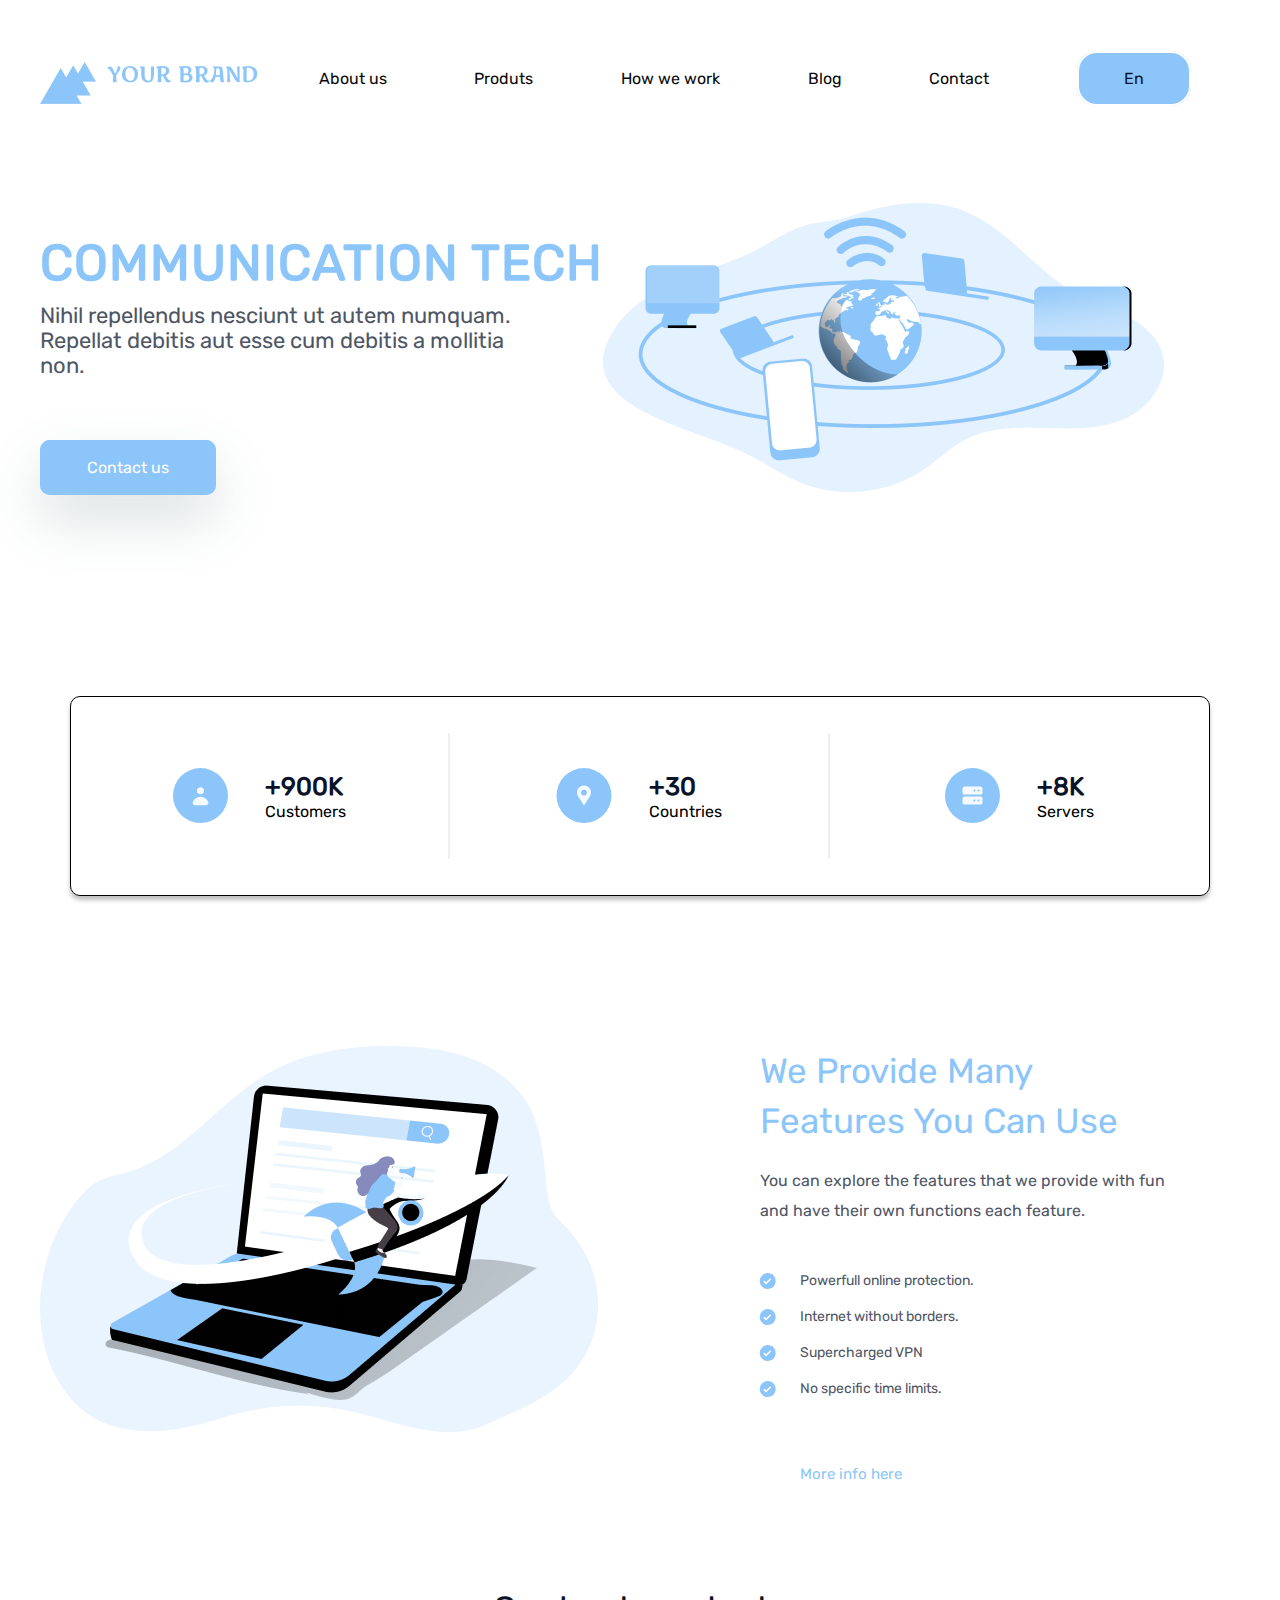
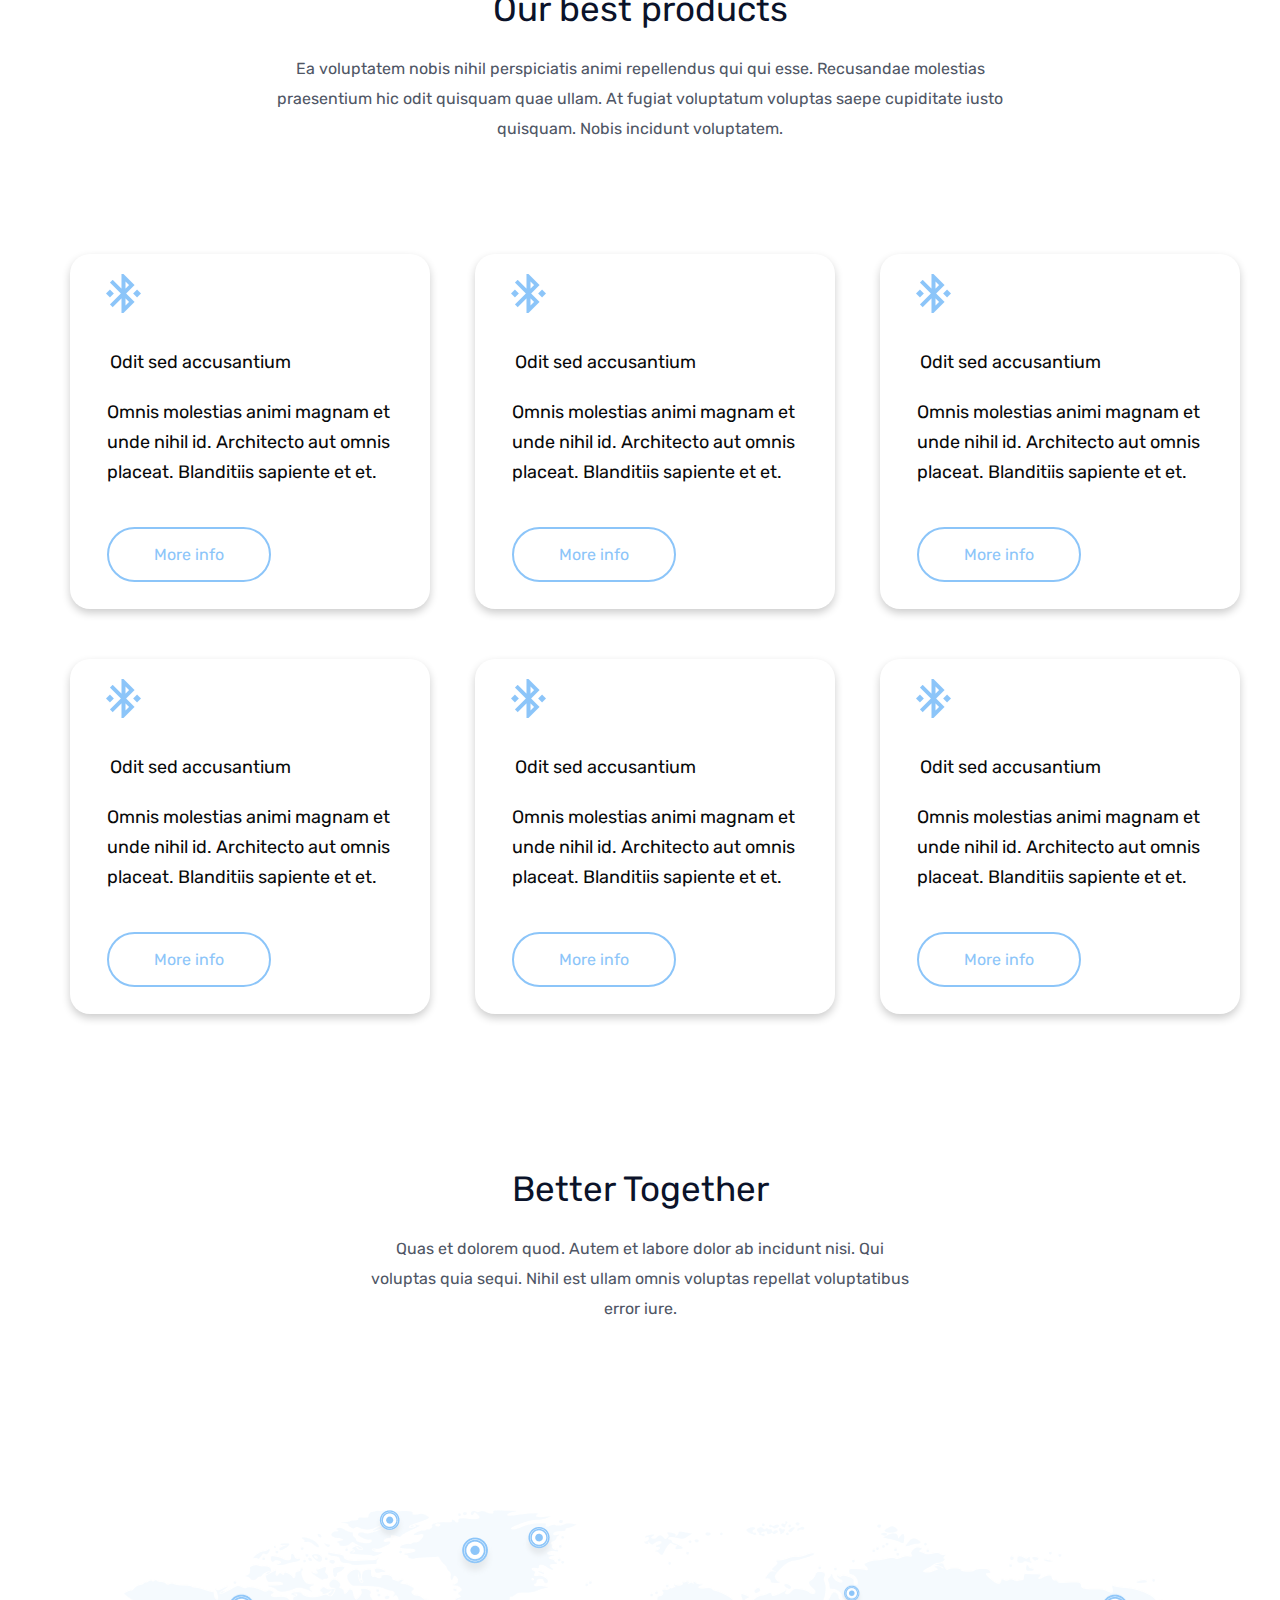
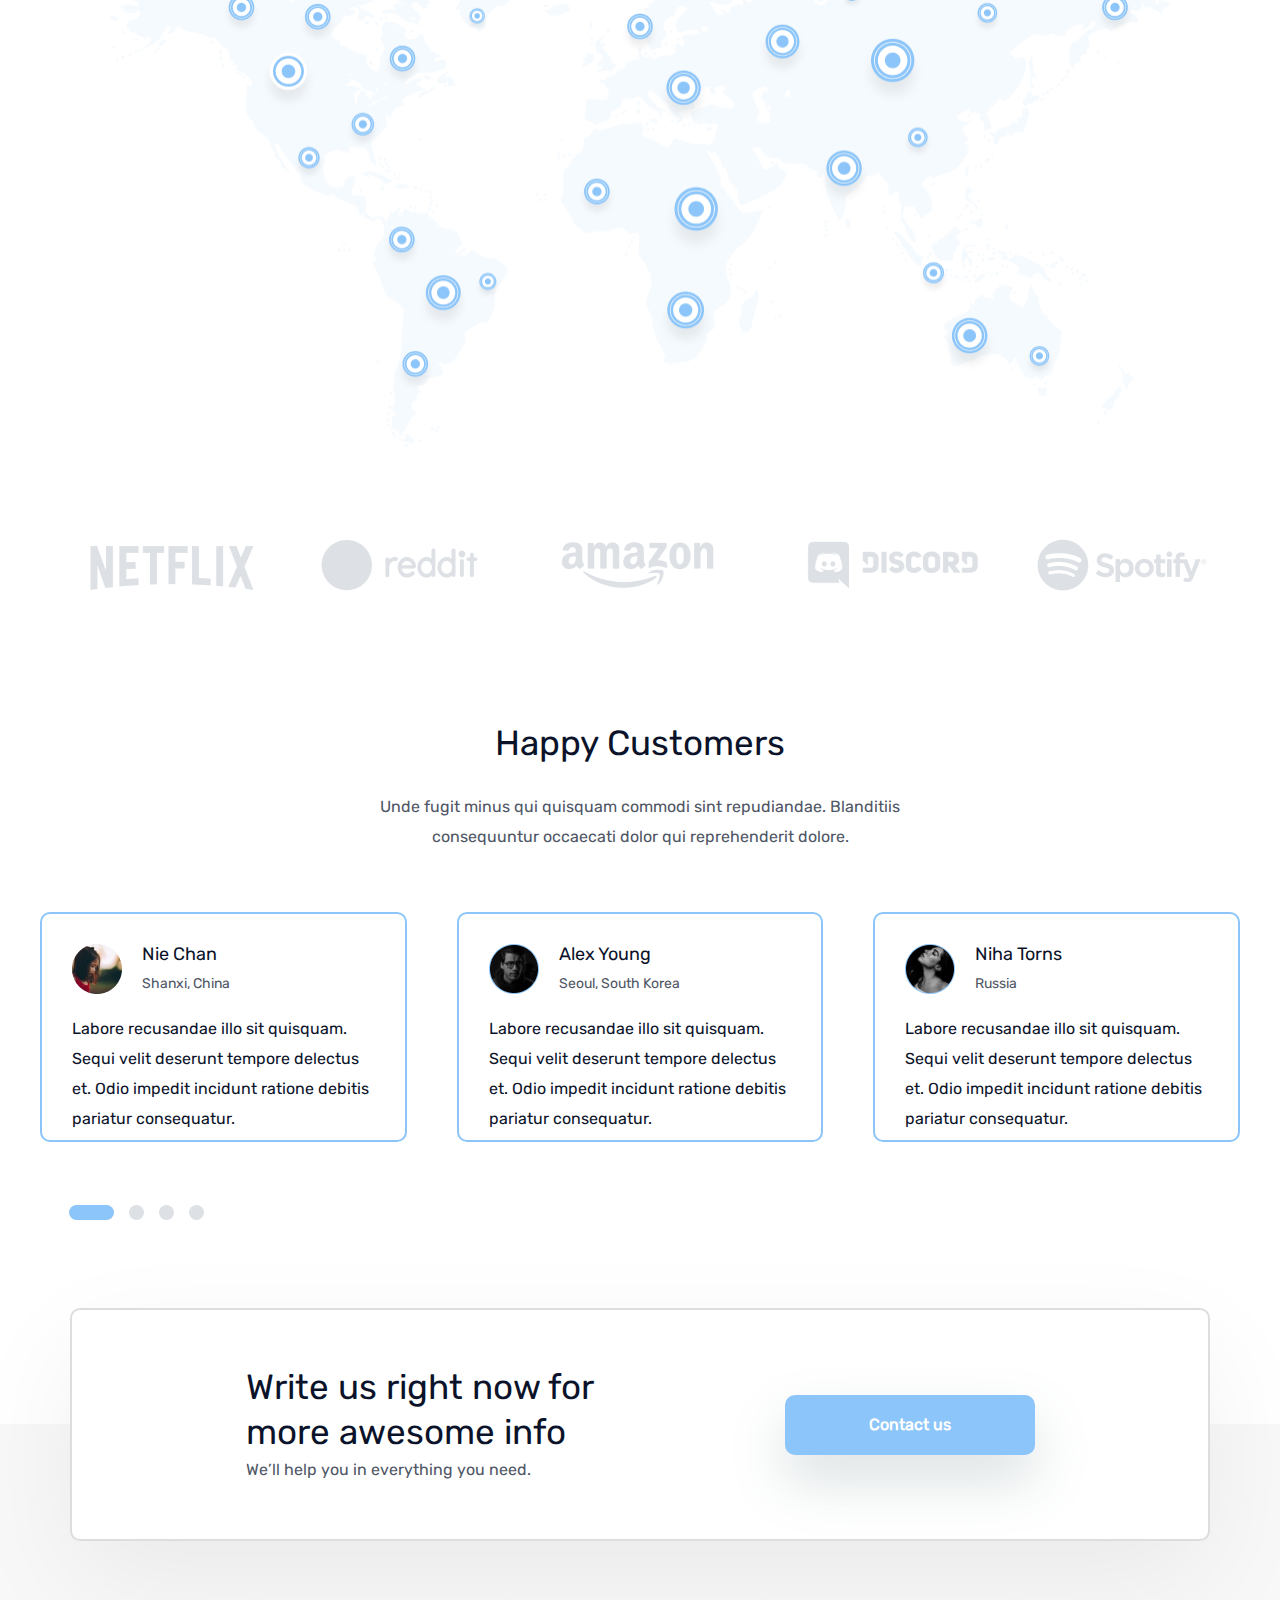
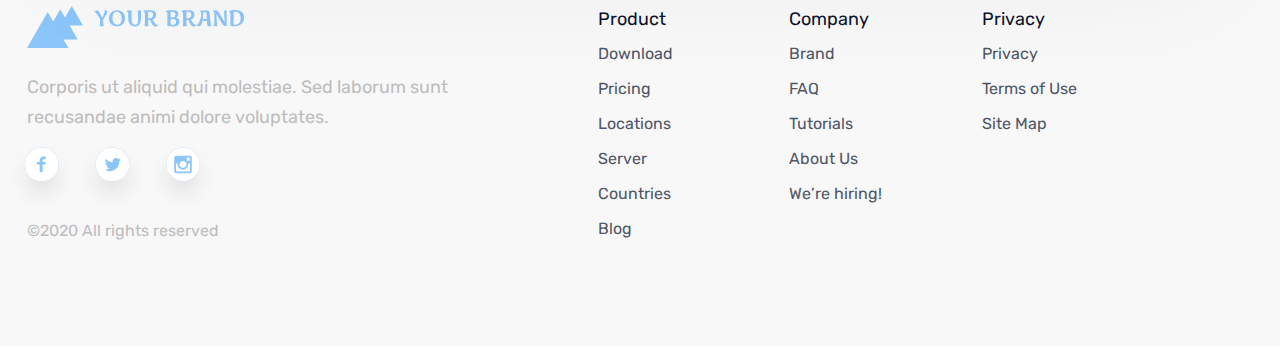
==== commit c17fbcca: "renewal" ====
--- a/index.html
+++ b/index.html
@@ -26,11 +26,12 @@
                     <i></i>
                 </span>
                 <ul id="menu" class="menu">
-                    <li><a href="about.html">About us</a></l>
-                    <li><a href="#">Produts</a></li>
-                    <li><a href="#">How we work</a></li>
-                    <li><a href="#">Blog</a></li>
-                    <li><a href="#">Contact</a></li>
+                    <li class="header__item"><a href="about.html">About us</a></l>
+                    <li class="header__item"><a href="#">Produts</a></li>
+                    <li class="header__item"><a href="#">How we work</a></li>
+                    <li class="header__item"><a href="#">Blog</a></li>
+                    <li class="header__item"><a href="#">Contact</a></li>
+                    <li class="header__item"><a href="" class="header__button">En</a></li>
                 </ul>
             </div>
         </header>   
--- a/css/style.css
+++ b/css/style.css
@@ -34,6 +34,8 @@
     margin-top: 5%;
 }
 
+
+
 .menu{
     display: flex;
     align-items: center;
@@ -53,6 +55,14 @@
     text-decoration: none;
     color: #08090A;
     font-size: 16px;
+}
+
+.header__button{
+    color: #0B132A;
+    border-radius: 20px;
+    border: 2px solid  #ffffff;
+    padding: 16px 45px 16px 45px;
+    background-color: #8CC5F9;
 }
 
 .communication{
@@ -1036,6 +1046,13 @@
     .features__decor {
         width: 85%;
     }
+    .network__list{
+        display: flex;
+        flex-direction: column;
+    }
+    .network__list-item{
+        margin-top: 20px;
+    }
     .customer__slider {
         display: flex;
         flex-direction: column;
@@ -1264,6 +1281,9 @@
         width: 200px;
         height: 50px;
     }
+    .footer{
+        background-color: #ffffff;
+    }
     .footer__company{
         margin-right: 20px;
     }
@@ -1386,13 +1406,21 @@
         text-align: center;
     }
     .products__description{
-        width: 430px;
+        text-align: center;
     }
 }
 
 
 
 @media screen and (max-width:991px){
+    .team__list{
+        display: flex;
+        flex-direction: column;
+        width: 200px;
+    }
+    .team__list-item{
+        margin-left: 430px;
+    }
     .team__items{
         display: flex;
         flex-direction: column;
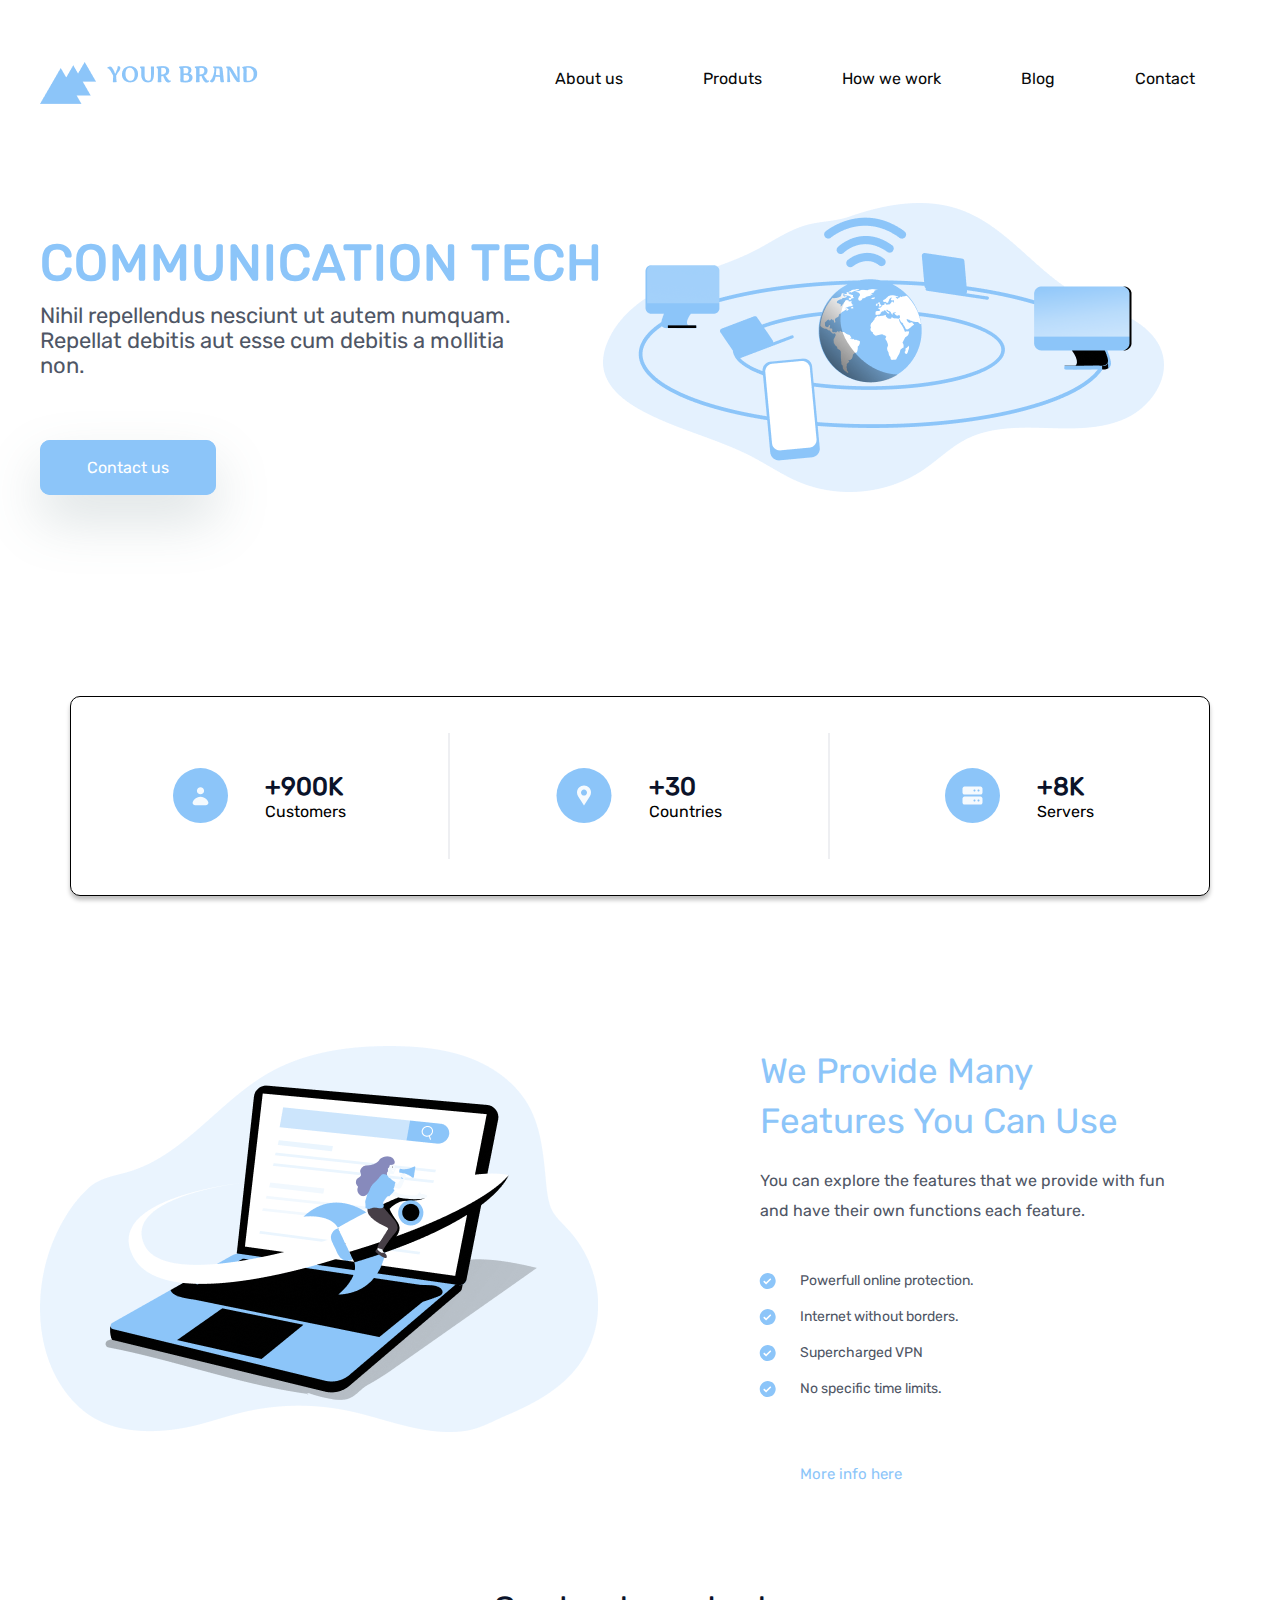
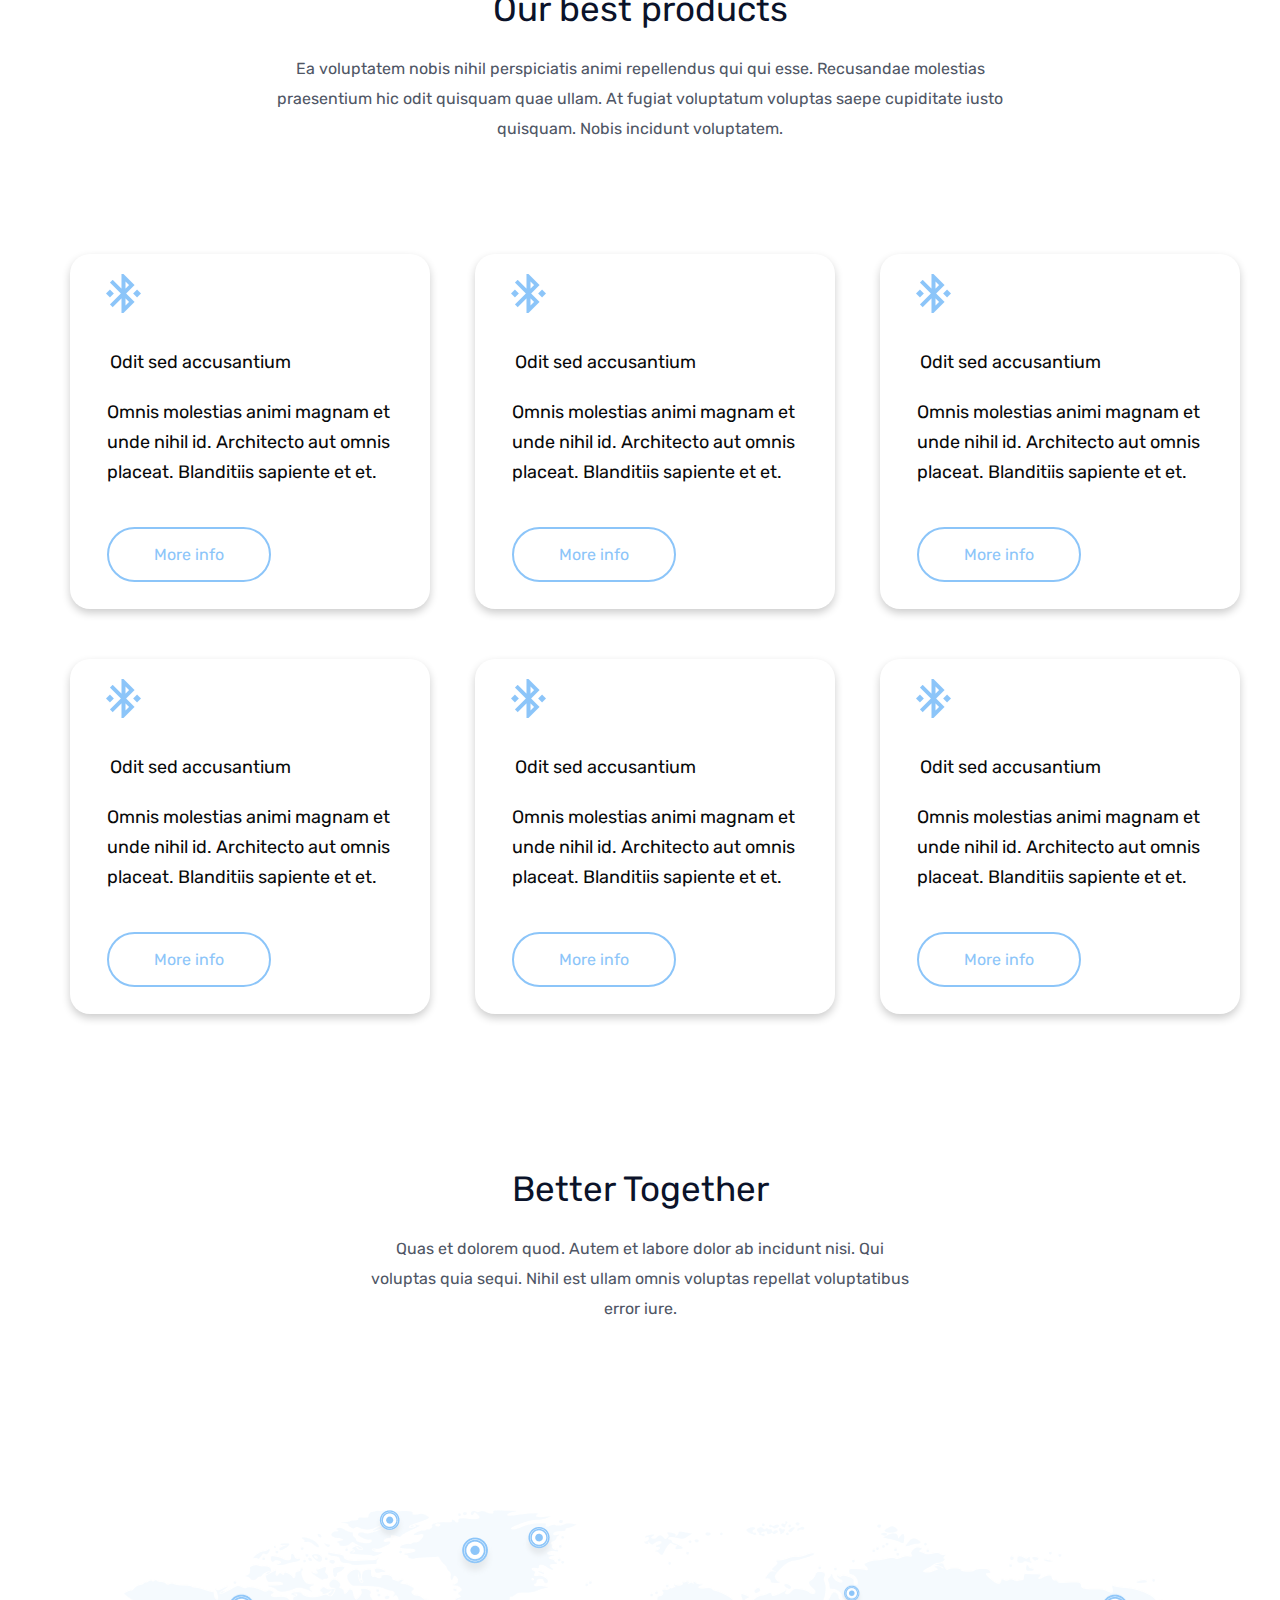
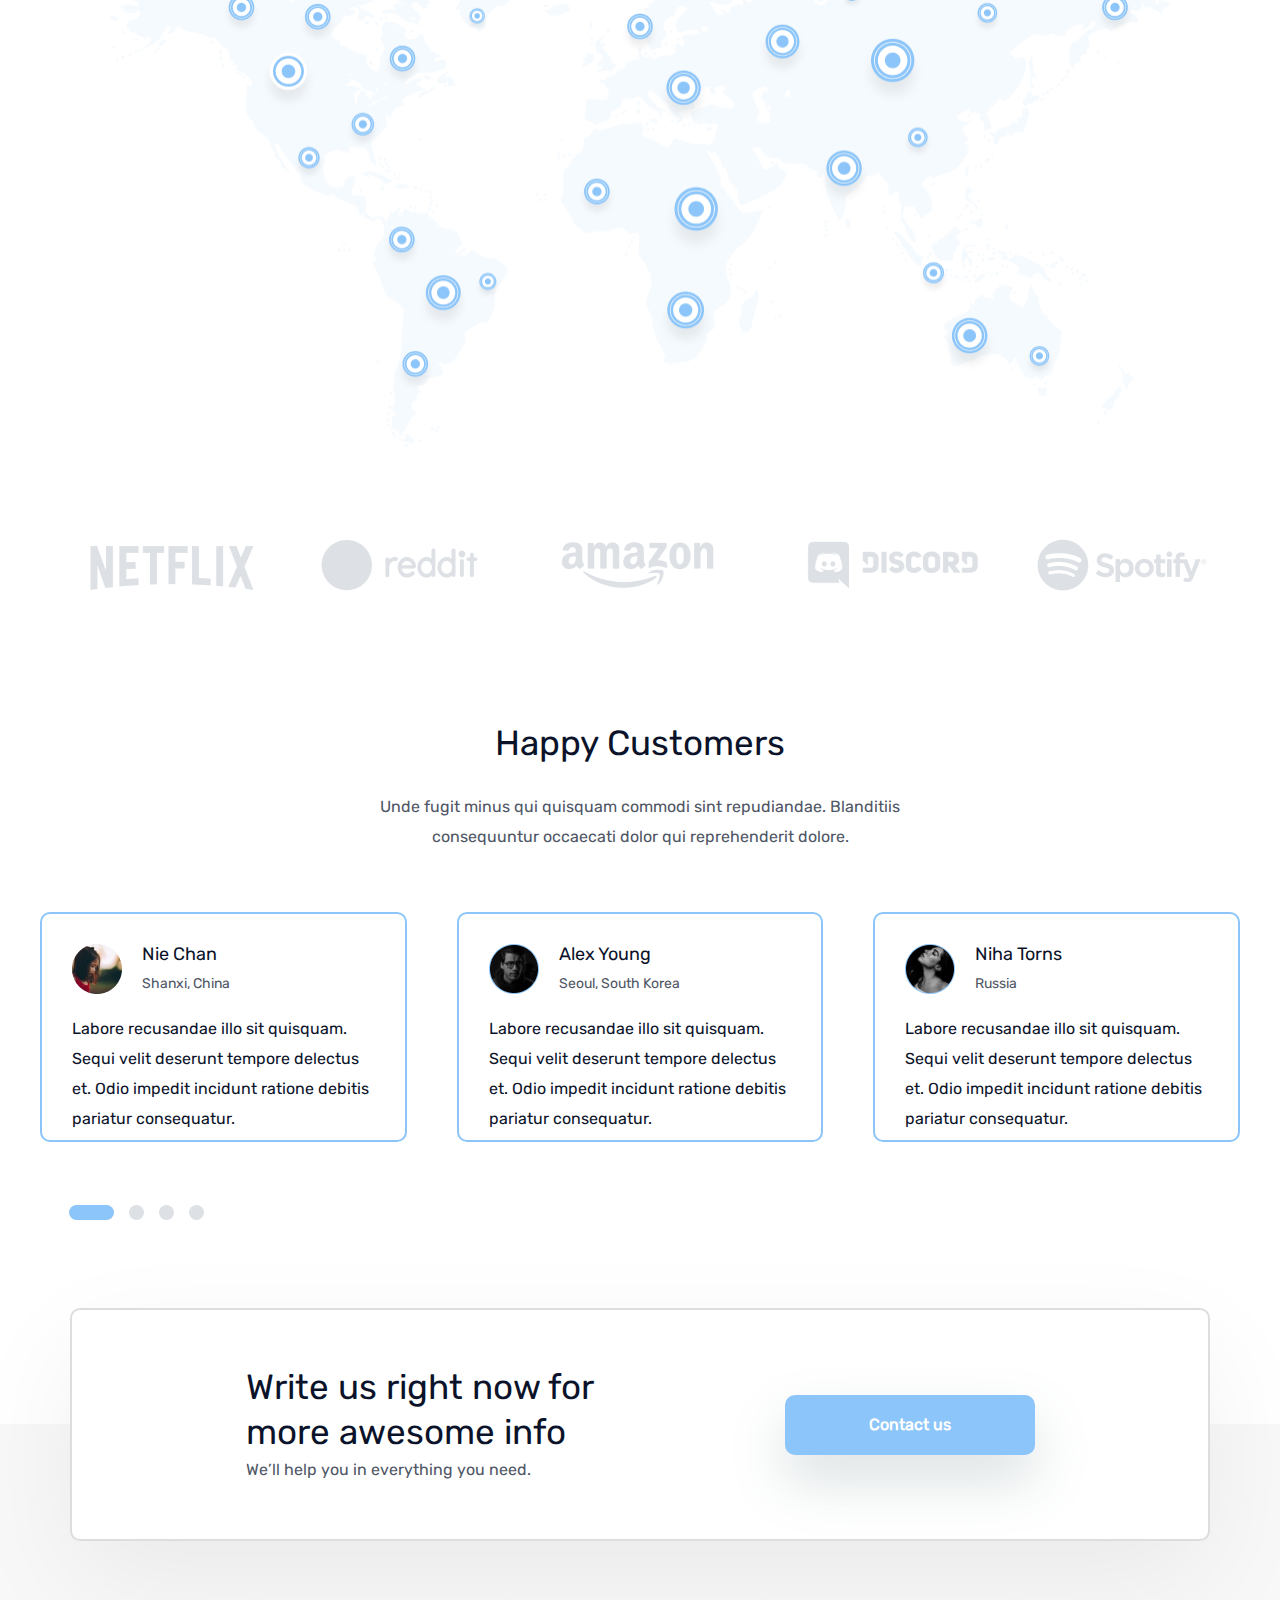
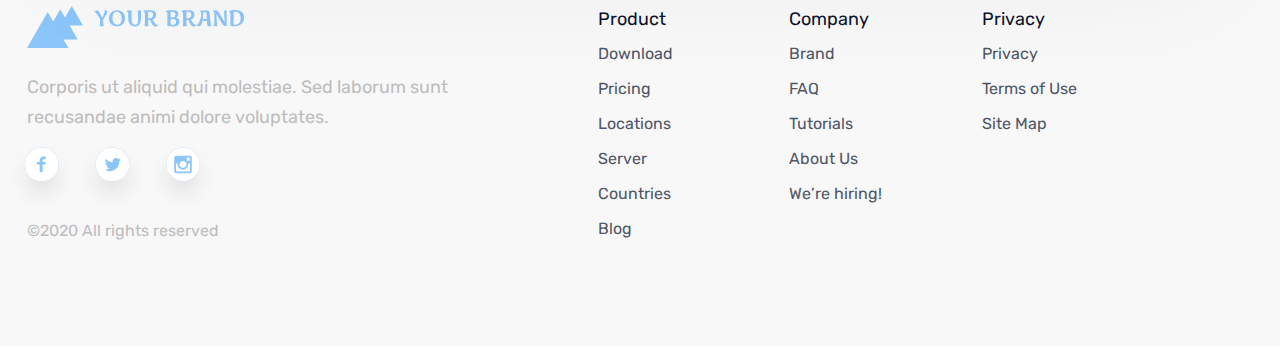
==== commit e0e936cd: "UpdateMenu" ====
--- a/index.html
+++ b/index.html
@@ -31,7 +31,6 @@
                     <li class="header__item"><a href="#">How we work</a></li>
                     <li class="header__item"><a href="#">Blog</a></li>
                     <li class="header__item"><a href="#">Contact</a></li>
-                    <li class="header__item"><a href="" class="header__button">En</a></li>
                 </ul>
             </div>
         </header>   
--- a/css/style.css
+++ b/css/style.css
@@ -43,7 +43,7 @@
     height: 50px;
     list-style: none;
     margin-top: -55px;
-    margin-left: 20%;
+    margin-left: 40%;
 }
 
 ul li{
@@ -57,13 +57,6 @@
     font-size: 16px;
 }
 
-.header__button{
-    color: #0B132A;
-    border-radius: 20px;
-    border: 2px solid  #ffffff;
-    padding: 16px 45px 16px 45px;
-    background-color: #8CC5F9;
-}
 
 .communication{
     display: flex;
@@ -1428,3 +1421,53 @@
     }
 }
 
+@media screen and (max-width:900px){
+    .about{
+        flex-direction: column-reverse;
+        align-items: center;
+    }
+    .about__left-title{
+        text-align: center;
+    }
+    .about__left-first-description{
+        text-align: center;
+    }
+    .about__left-second-description{
+        text-align: center;
+    }
+    .about__right-img{
+        width: 450px;
+        margin-top: 10px;
+    }
+}
+
+@media screen and (max-width:660px){
+    .about__left-title{
+        font-size: 25px;
+    }
+    .about__left-first-description{
+        font-size: 18px;
+    }
+    .about__left-second-description{
+        font-size: 18px;
+    }
+    .about__right-img{
+        width: 300px;
+        margin-top: 10px;
+    }
+    .team__list{
+       margin-left: -180px;
+    }
+}
+
+@media screen and (max-width:630px){
+    .about__left-first-description{
+        font-size: 16px;
+        margin-left: -20%;
+    }
+    .about__left-second-description{
+        font-size: 16px;
+        margin-left: -20%;
+    }
+}
+
